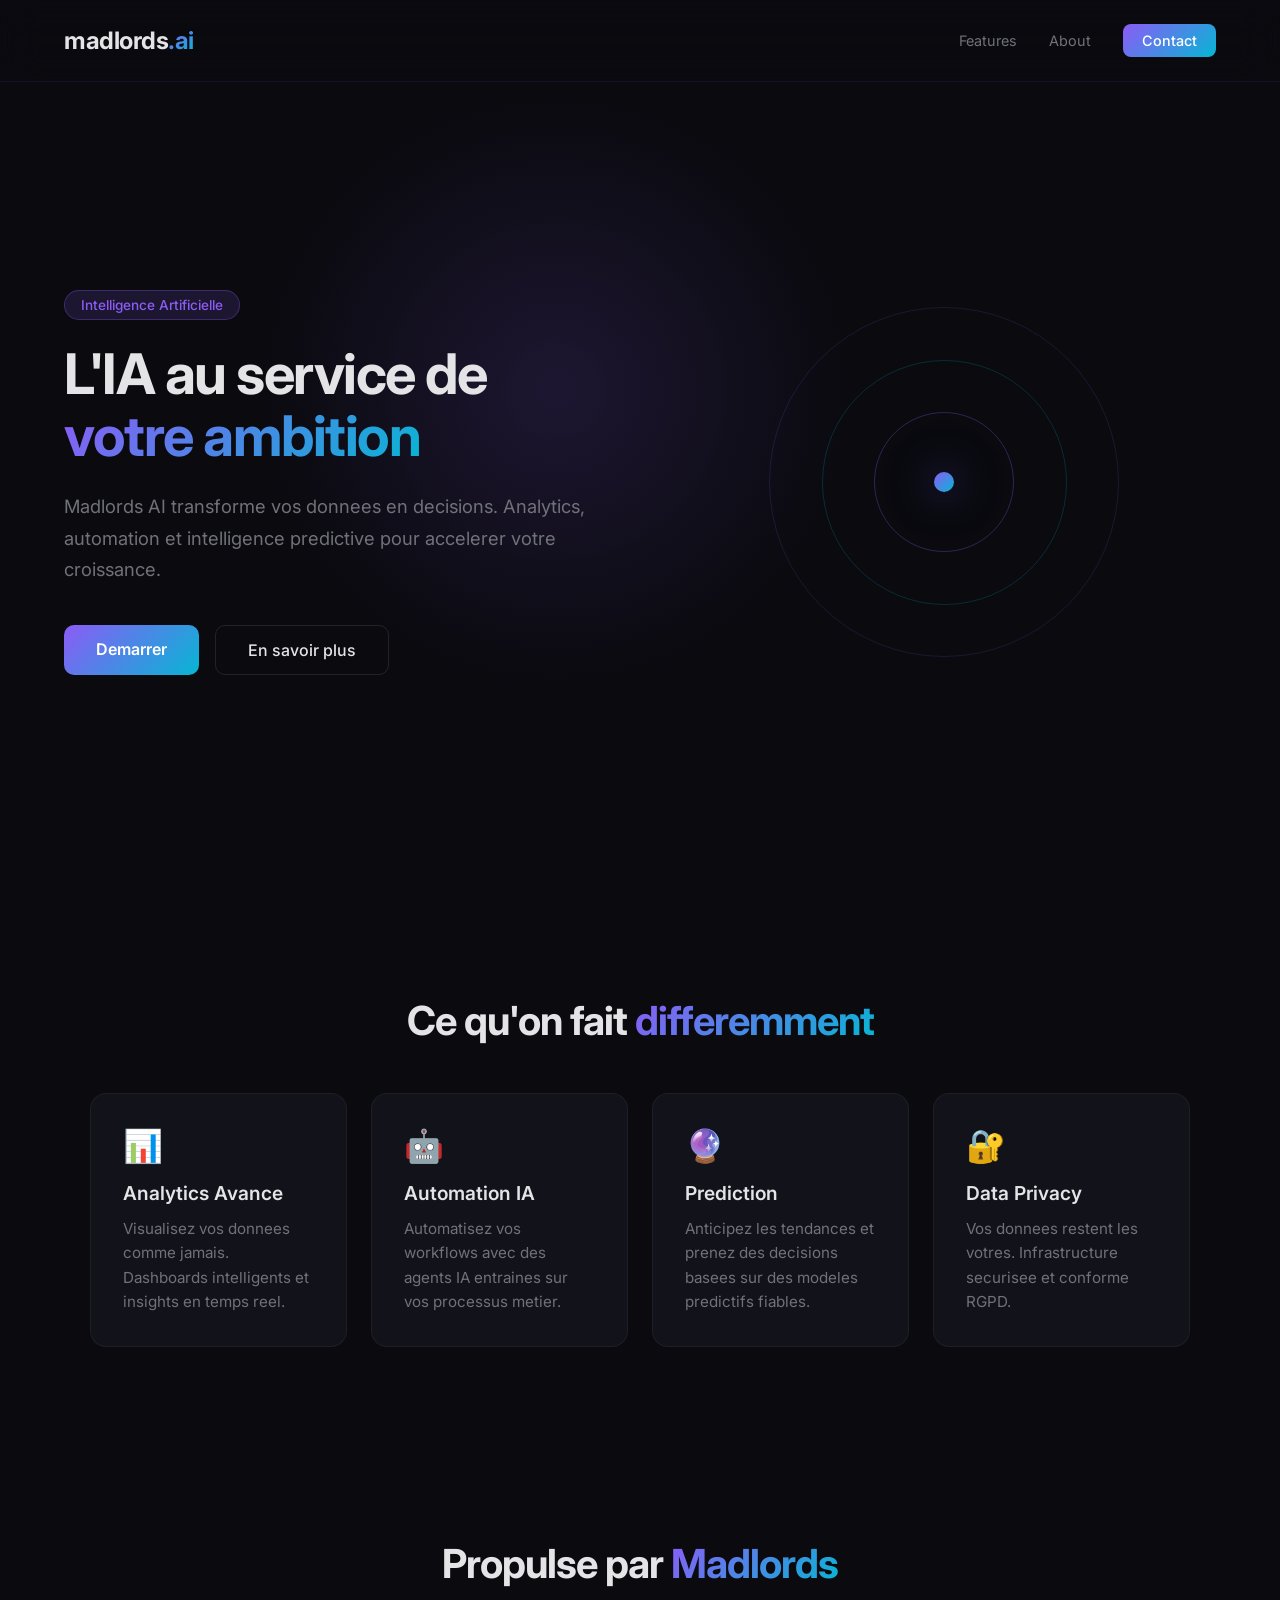
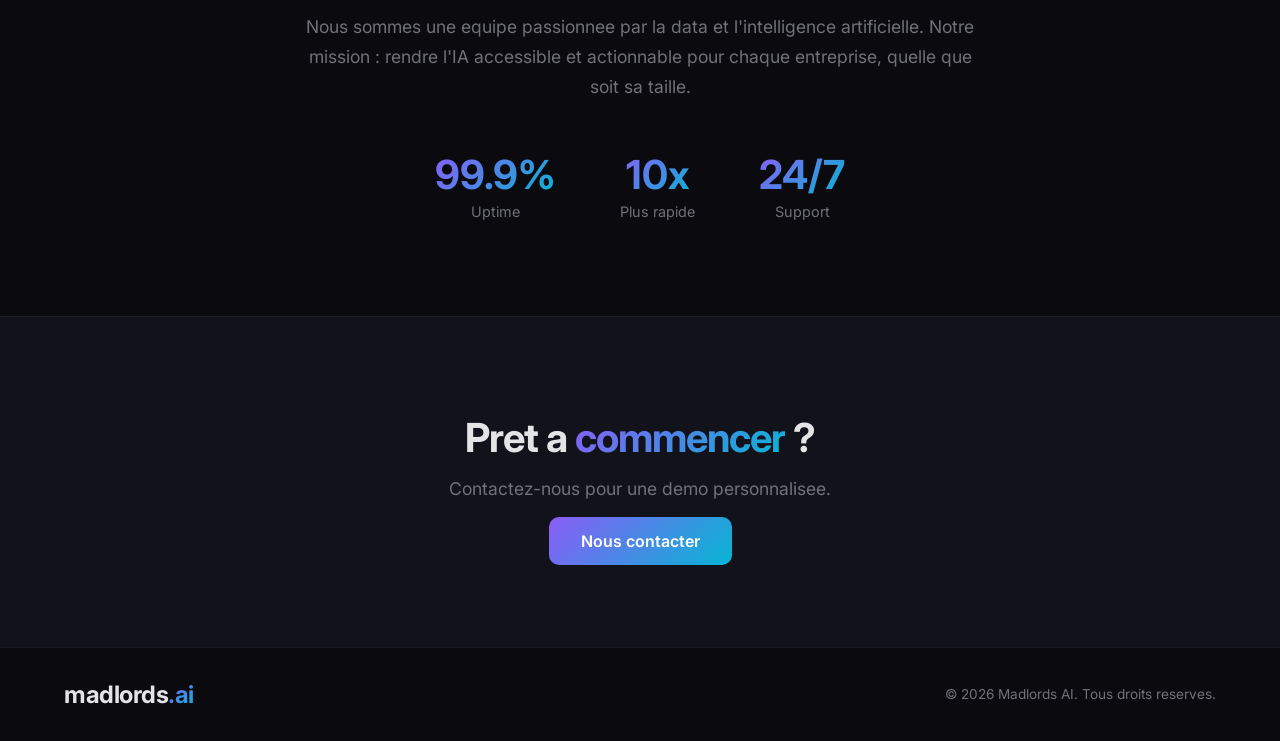
==== index.html @ 75f8f357 "feat: add AI subdomain landing page" ====
<!DOCTYPE html>
<html lang="fr">
<head>
    <meta charset="UTF-8">
    <meta name="viewport" content="width=device-width, initial-scale=1.0">
    <title>Madlords AI</title>
    <link rel="stylesheet" href="style.css">
    <link href="https://fonts.googleapis.com/css2?family=Inter:wght@300;400;500;600;700&display=swap" rel="stylesheet">
</head>
<body>
    <nav>
        <div class="logo">madlords<span class="ai-badge">.ai</span></div>
        <div class="nav-links">
            <a href="#features">Features</a>
            <a href="#about">About</a>
            <a href="#contact" class="btn-nav">Contact</a>
        </div>
    </nav>

    <section class="hero">
        <div class="hero-glow"></div>
        <div class="hero-content">
            <span class="tag">Intelligence Artificielle</span>
            <h1>L'IA au service de<br><span class="gradient-text">votre ambition</span></h1>
            <p class="subtitle">Madlords AI transforme vos donnees en decisions. Analytics, automation et intelligence predictive pour accelerer votre croissance.</p>
            <div class="cta-group">
                <a href="#contact" class="btn-primary">Demarrer</a>
                <a href="#features" class="btn-secondary">En savoir plus</a>
            </div>
        </div>
        <div class="hero-visual">
            <div class="orbit">
                <div class="orbit-ring ring-1"></div>
                <div class="orbit-ring ring-2"></div>
                <div class="orbit-ring ring-3"></div>
                <div class="orbit-core"></div>
            </div>
        </div>
    </section>

    <section id="features" class="features">
        <h2>Ce qu'on fait <span class="gradient-text">differemment</span></h2>
        <div class="features-grid">
            <div class="feature-card">
                <div class="feature-icon">📊</div>
                <h3>Analytics Avance</h3>
                <p>Visualisez vos donnees comme jamais. Dashboards intelligents et insights en temps reel.</p>
            </div>
            <div class="feature-card">
                <div class="feature-icon">🤖</div>
                <h3>Automation IA</h3>
                <p>Automatisez vos workflows avec des agents IA entraines sur vos processus metier.</p>
            </div>
            <div class="feature-card">
                <div class="feature-icon">🔮</div>
                <h3>Prediction</h3>
                <p>Anticipez les tendances et prenez des decisions basees sur des modeles predictifs fiables.</p>
            </div>
            <div class="feature-card">
                <div class="feature-icon">🔐</div>
                <h3>Data Privacy</h3>
                <p>Vos donnees restent les votres. Infrastructure securisee et conforme RGPD.</p>
            </div>
        </div>
    </section>

    <section id="about" class="about">
        <div class="about-content">
            <h2>Propulse par <span class="gradient-text">Madlords</span></h2>
            <p>Nous sommes une equipe passionnee par la data et l'intelligence artificielle. Notre mission : rendre l'IA accessible et actionnable pour chaque entreprise, quelle que soit sa taille.</p>
            <div class="stats">
                <div class="stat">
                    <span class="stat-number">99.9%</span>
                    <span class="stat-label">Uptime</span>
                </div>
                <div class="stat">
                    <span class="stat-number">10x</span>
                    <span class="stat-label">Plus rapide</span>
                </div>
                <div class="stat">
                    <span class="stat-number">24/7</span>
                    <span class="stat-label">Support</span>
                </div>
            </div>
        </div>
    </section>

    <section id="contact" class="contact">
        <h2>Pret a <span class="gradient-text">commencer</span> ?</h2>
        <p>Contactez-nous pour une demo personnalisee.</p>
        <a href="mailto:contact@madlords.ai" class="btn-primary">Nous contacter</a>
    </section>

    <footer>
        <div class="footer-content">
            <div class="logo">madlords<span class="ai-badge">.ai</span></div>
            <p>&copy; 2026 Madlords AI. Tous droits reserves.</p>
        </div>
    </footer>
</body>
</html>
---- style.css ----
* {
    margin: 0;
    padding: 0;
    box-sizing: border-box;
}

:root {
    --bg: #0a0a0f;
    --bg-card: #12121a;
    --text: #e4e4e7;
    --text-muted: #71717a;
    --accent: #8b5cf6;
    --accent-2: #06b6d4;
    --gradient: linear-gradient(135deg, #8b5cf6, #06b6d4);
}

body {
    font-family: 'Inter', sans-serif;
    background: var(--bg);
    color: var(--text);
    overflow-x: hidden;
}

/* Nav */
nav {
    display: flex;
    justify-content: space-between;
    align-items: center;
    padding: 1.5rem 5%;
    position: fixed;
    width: 100%;
    top: 0;
    z-index: 100;
    backdrop-filter: blur(20px);
    background: rgba(10, 10, 15, 0.8);
    border-bottom: 1px solid rgba(139, 92, 246, 0.1);
}

.logo {
    font-size: 1.5rem;
    font-weight: 700;
    letter-spacing: -0.5px;
}

.ai-badge {
    background: var(--gradient);
    -webkit-background-clip: text;
    -webkit-text-fill-color: transparent;
    background-clip: text;
}

.nav-links {
    display: flex;
    gap: 2rem;
    align-items: center;
}

.nav-links a {
    color: var(--text-muted);
    text-decoration: none;
    font-size: 0.9rem;
    transition: color 0.3s;
}

.nav-links a:hover {
    color: var(--text);
}

.btn-nav {
    background: var(--gradient);
    color: white !important;
    padding: 0.5rem 1.2rem;
    border-radius: 8px;
    font-weight: 500;
}

/* Hero */
.hero {
    min-height: 100vh;
    display: flex;
    align-items: center;
    justify-content: center;
    padding: 8rem 5% 4rem;
    position: relative;
    gap: 4rem;
}

.hero-glow {
    position: absolute;
    width: 600px;
    height: 600px;
    background: radial-gradient(circle, rgba(139, 92, 246, 0.15), transparent 70%);
    top: 10%;
    left: 20%;
    pointer-events: none;
}

.hero-content {
    flex: 1;
    max-width: 600px;
    z-index: 1;
}

.tag {
    display: inline-block;
    background: rgba(139, 92, 246, 0.15);
    color: var(--accent);
    padding: 0.4rem 1rem;
    border-radius: 20px;
    font-size: 0.85rem;
    font-weight: 500;
    margin-bottom: 1.5rem;
    border: 1px solid rgba(139, 92, 246, 0.3);
}

h1 {
    font-size: 3.5rem;
    font-weight: 700;
    line-height: 1.1;
    letter-spacing: -1.5px;
    margin-bottom: 1.5rem;
}

.gradient-text {
    background: var(--gradient);
    -webkit-background-clip: text;
    -webkit-text-fill-color: transparent;
    background-clip: text;
}

.subtitle {
    color: var(--text-muted);
    font-size: 1.15rem;
    line-height: 1.7;
    margin-bottom: 2.5rem;
}

.cta-group {
    display: flex;
    gap: 1rem;
}

.btn-primary {
    background: var(--gradient);
    color: white;
    padding: 0.85rem 2rem;
    border-radius: 10px;
    text-decoration: none;
    font-weight: 600;
    font-size: 1rem;
    transition: transform 0.3s, box-shadow 0.3s;
}

.btn-primary:hover {
    transform: translateY(-2px);
    box-shadow: 0 10px 40px rgba(139, 92, 246, 0.3);
}

.btn-secondary {
    color: var(--text);
    padding: 0.85rem 2rem;
    border-radius: 10px;
    text-decoration: none;
    font-weight: 500;
    border: 1px solid rgba(255, 255, 255, 0.1);
    transition: border-color 0.3s;
}

.btn-secondary:hover {
    border-color: var(--accent);
}

/* Hero Visual */
.hero-visual {
    flex: 1;
    display: flex;
    justify-content: center;
    align-items: center;
}

.orbit {
    position: relative;
    width: 350px;
    height: 350px;
}

.orbit-ring {
    position: absolute;
    border-radius: 50%;
    border: 1px solid rgba(139, 92, 246, 0.15);
    animation: spin 20s linear infinite;
}

.ring-1 {
    width: 100%;
    height: 100%;
    top: 0;
    left: 0;
}

.ring-2 {
    width: 70%;
    height: 70%;
    top: 15%;
    left: 15%;
    border-color: rgba(6, 182, 212, 0.2);
    animation-duration: 15s;
    animation-direction: reverse;
}

.ring-3 {
    width: 40%;
    height: 40%;
    top: 30%;
    left: 30%;
    border-color: rgba(139, 92, 246, 0.3);
    animation-duration: 10s;
}

.orbit-core {
    position: absolute;
    width: 20px;
    height: 20px;
    top: 50%;
    left: 50%;
    transform: translate(-50%, -50%);
    background: var(--gradient);
    border-radius: 50%;
    box-shadow: 0 0 40px rgba(139, 92, 246, 0.5), 0 0 80px rgba(6, 182, 212, 0.3);
}

@keyframes spin {
    from { transform: rotate(0deg); }
    to { transform: rotate(360deg); }
}

/* Features */
.features {
    padding: 6rem 5%;
    text-align: center;
}

.features h2 {
    font-size: 2.5rem;
    margin-bottom: 3rem;
    letter-spacing: -1px;
}

.features-grid {
    display: grid;
    grid-template-columns: repeat(auto-fit, minmax(250px, 1fr));
    gap: 1.5rem;
    max-width: 1100px;
    margin: 0 auto;
}

.feature-card {
    background: var(--bg-card);
    border: 1px solid rgba(255, 255, 255, 0.05);
    border-radius: 16px;
    padding: 2rem;
    text-align: left;
    transition: transform 0.3s, border-color 0.3s;
}

.feature-card:hover {
    transform: translateY(-4px);
    border-color: rgba(139, 92, 246, 0.3);
}

.feature-icon {
    font-size: 2rem;
    margin-bottom: 1rem;
}

.feature-card h3 {
    font-size: 1.2rem;
    margin-bottom: 0.75rem;
    font-weight: 600;
}

.feature-card p {
    color: var(--text-muted);
    font-size: 0.95rem;
    line-height: 1.6;
}

/* About */
.about {
    padding: 6rem 5%;
    max-width: 800px;
    margin: 0 auto;
    text-align: center;
}

.about h2 {
    font-size: 2.5rem;
    margin-bottom: 1.5rem;
    letter-spacing: -1px;
}

.about p {
    color: var(--text-muted);
    font-size: 1.1rem;
    line-height: 1.7;
    margin-bottom: 3rem;
}

.stats {
    display: flex;
    justify-content: center;
    gap: 4rem;
}

.stat {
    display: flex;
    flex-direction: column;
}

.stat-number {
    font-size: 2.5rem;
    font-weight: 700;
    background: var(--gradient);
    -webkit-background-clip: text;
    -webkit-text-fill-color: transparent;
    background-clip: text;
}

.stat-label {
    color: var(--text-muted);
    font-size: 0.9rem;
    margin-top: 0.25rem;
}

/* Contact */
.contact {
    padding: 6rem 5%;
    text-align: center;
    background: var(--bg-card);
    border-top: 1px solid rgba(255, 255, 255, 0.05);
}

.contact h2 {
    font-size: 2.5rem;
    margin-bottom: 1rem;
    letter-spacing: -1px;
}

.contact p {
    color: var(--text-muted);
    margin-bottom: 2rem;
    font-size: 1.1rem;
}

/* Footer */
footer {
    padding: 2rem 5%;
    border-top: 1px solid rgba(255, 255, 255, 0.05);
}

.footer-content {
    display: flex;
    justify-content: space-between;
    align-items: center;
}

footer p {
    color: var(--text-muted);
    font-size: 0.85rem;
}

/* Responsive */
@media (max-width: 768px) {
    .hero {
        flex-direction: column;
        text-align: center;
        padding-top: 6rem;
    }

    h1 {
        font-size: 2.5rem;
    }

    .cta-group {
        justify-content: center;
    }

    .orbit {
        width: 250px;
        height: 250px;
    }

    .stats {
        gap: 2rem;
    }

    .footer-content {
        flex-direction: column;
        gap: 1rem;
    }

    .nav-links {
        gap: 1rem;
    }
}
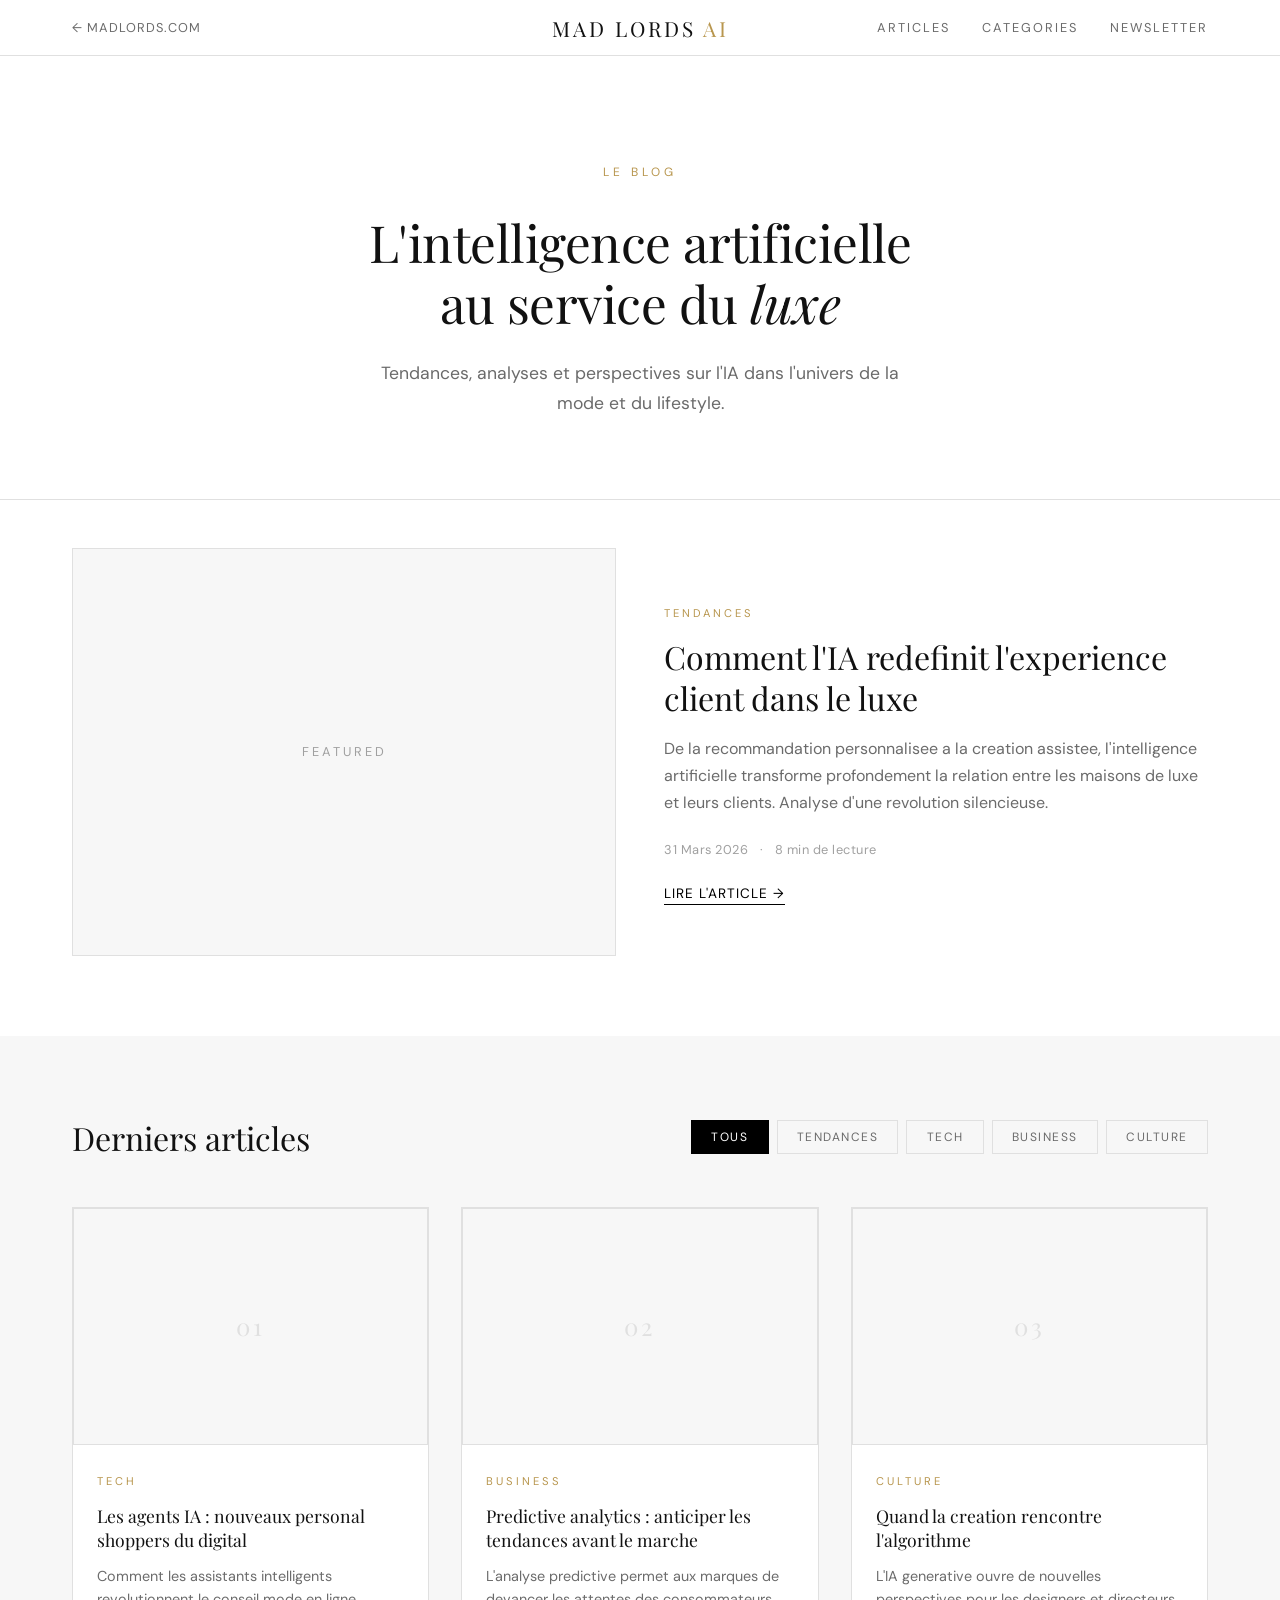
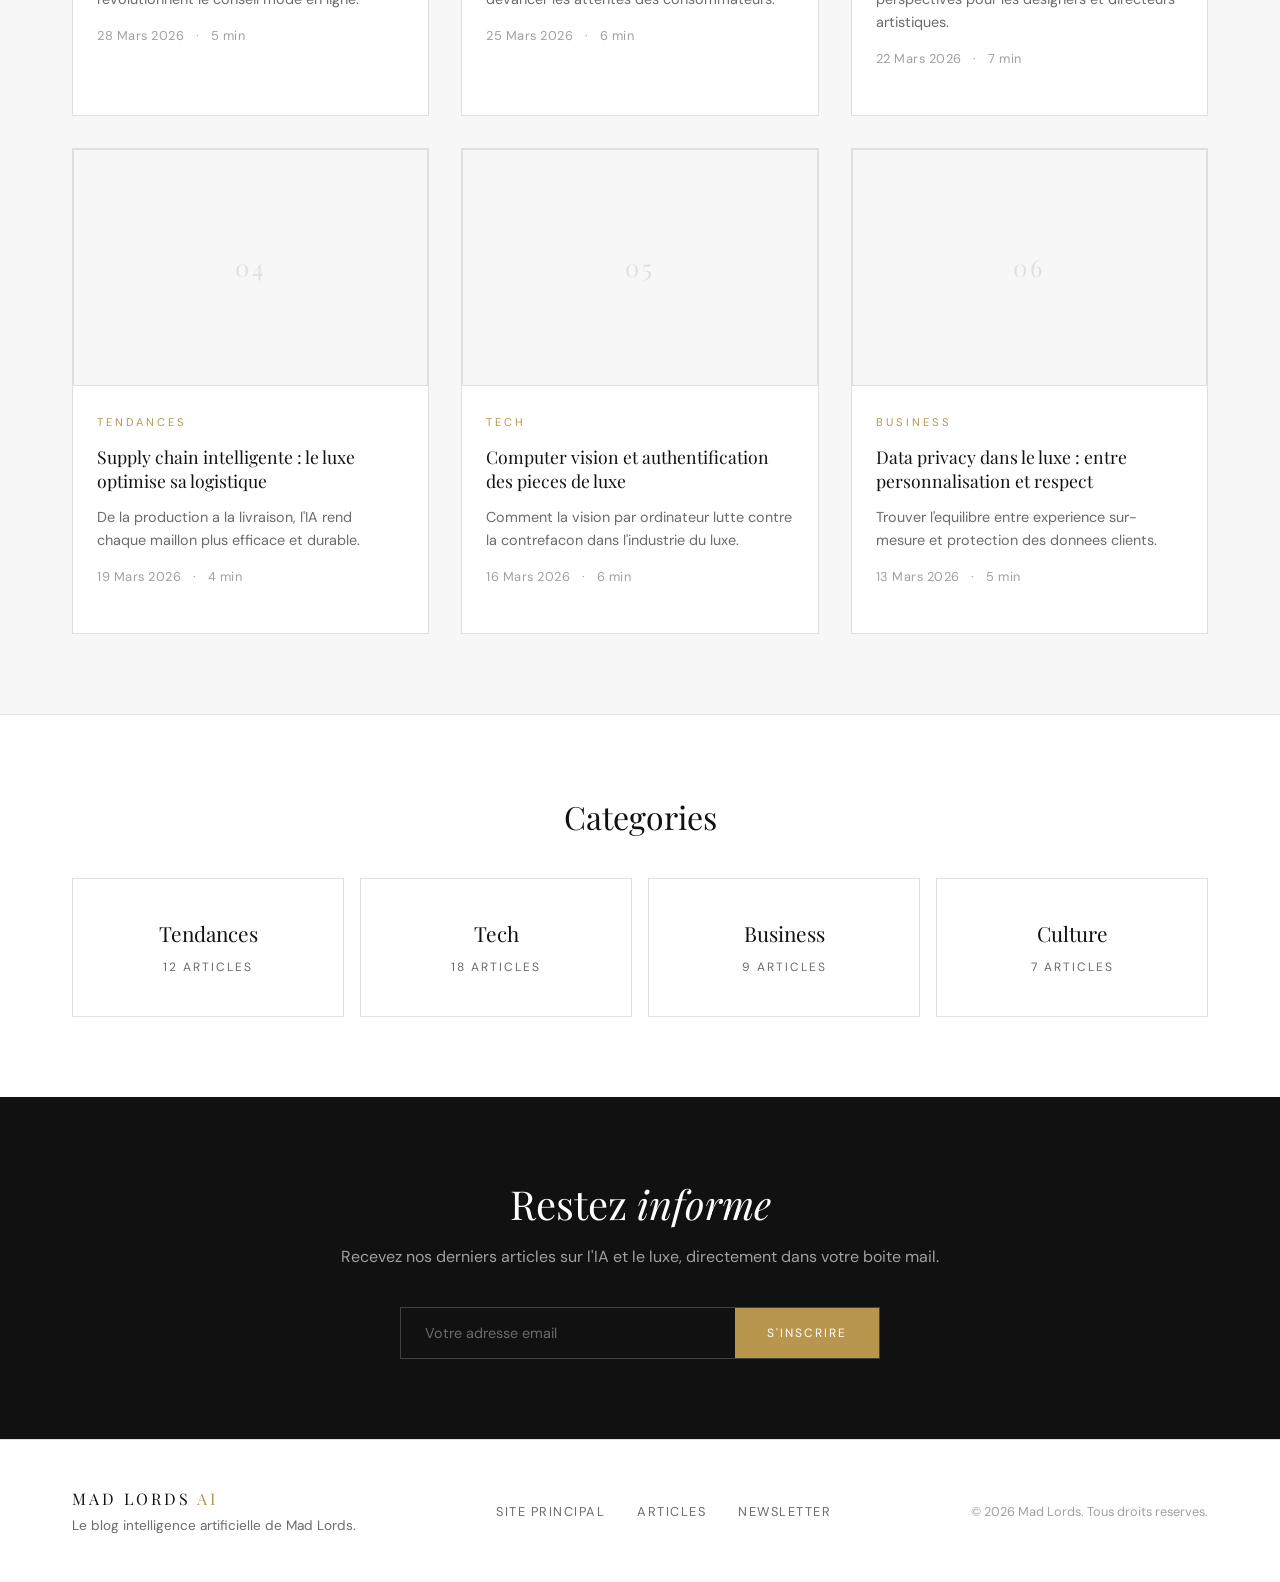
==== commit b57a118f: "redesign: AI blog inspired by madlords.com style" ====
--- a/index.html
+++ b/index.html
@@ -3,99 +3,217 @@
 <head>
     <meta charset="UTF-8">
     <meta name="viewport" content="width=device-width, initial-scale=1.0">
-    <title>Madlords AI</title>
+    <title>AI Blog — MAD LORDS</title>
     <link rel="stylesheet" href="style.css">
-    <link href="https://fonts.googleapis.com/css2?family=Inter:wght@300;400;500;600;700&display=swap" rel="stylesheet">
+    <link href="https://fonts.googleapis.com/css2?family=Playfair+Display:ital,wght@0,400;0,700;1,400&family=DM+Sans:wght@400;500;600&display=swap" rel="stylesheet">
 </head>
 <body>
+
     <nav>
-        <div class="logo">madlords<span class="ai-badge">.ai</span></div>
-        <div class="nav-links">
-            <a href="#features">Features</a>
-            <a href="#about">About</a>
-            <a href="#contact" class="btn-nav">Contact</a>
+        <div class="nav-inner">
+            <a href="https://www.madlords.com" class="back-link">&larr; madlords.com</a>
+            <div class="logo">MAD LORDS <span class="logo-ai">AI</span></div>
+            <div class="nav-links">
+                <a href="#articles">Articles</a>
+                <a href="#categories">Categories</a>
+                <a href="#newsletter">Newsletter</a>
+            </div>
         </div>
     </nav>
 
-    <section class="hero">
-        <div class="hero-glow"></div>
-        <div class="hero-content">
-            <span class="tag">Intelligence Artificielle</span>
-            <h1>L'IA au service de<br><span class="gradient-text">votre ambition</span></h1>
-            <p class="subtitle">Madlords AI transforme vos donnees en decisions. Analytics, automation et intelligence predictive pour accelerer votre croissance.</p>
-            <div class="cta-group">
-                <a href="#contact" class="btn-primary">Demarrer</a>
-                <a href="#features" class="btn-secondary">En savoir plus</a>
-            </div>
-        </div>
-        <div class="hero-visual">
-            <div class="orbit">
-                <div class="orbit-ring ring-1"></div>
-                <div class="orbit-ring ring-2"></div>
-                <div class="orbit-ring ring-3"></div>
-                <div class="orbit-core"></div>
-            </div>
-        </div>
-    </section>
-
-    <section id="features" class="features">
-        <h2>Ce qu'on fait <span class="gradient-text">differemment</span></h2>
-        <div class="features-grid">
-            <div class="feature-card">
-                <div class="feature-icon">📊</div>
-                <h3>Analytics Avance</h3>
-                <p>Visualisez vos donnees comme jamais. Dashboards intelligents et insights en temps reel.</p>
-            </div>
-            <div class="feature-card">
-                <div class="feature-icon">🤖</div>
-                <h3>Automation IA</h3>
-                <p>Automatisez vos workflows avec des agents IA entraines sur vos processus metier.</p>
-            </div>
-            <div class="feature-card">
-                <div class="feature-icon">🔮</div>
-                <h3>Prediction</h3>
-                <p>Anticipez les tendances et prenez des decisions basees sur des modeles predictifs fiables.</p>
-            </div>
-            <div class="feature-card">
-                <div class="feature-icon">🔐</div>
-                <h3>Data Privacy</h3>
-                <p>Vos donnees restent les votres. Infrastructure securisee et conforme RGPD.</p>
-            </div>
-        </div>
-    </section>
-
-    <section id="about" class="about">
-        <div class="about-content">
-            <h2>Propulse par <span class="gradient-text">Madlords</span></h2>
-            <p>Nous sommes une equipe passionnee par la data et l'intelligence artificielle. Notre mission : rendre l'IA accessible et actionnable pour chaque entreprise, quelle que soit sa taille.</p>
-            <div class="stats">
-                <div class="stat">
-                    <span class="stat-number">99.9%</span>
-                    <span class="stat-label">Uptime</span>
+    <header class="hero">
+        <span class="hero-label">Le Blog</span>
+        <h1>L'intelligence artificielle<br>au service du <em>luxe</em></h1>
+        <p class="hero-subtitle">Tendances, analyses et perspectives sur l'IA dans l'univers de la mode et du lifestyle.</p>
+    </header>
+
+    <section class="featured">
+        <div class="container">
+            <article class="featured-post">
+                <div class="featured-img">
+                    <div class="img-placeholder">
+                        <span>Featured</span>
+                    </div>
                 </div>
-                <div class="stat">
-                    <span class="stat-number">10x</span>
-                    <span class="stat-label">Plus rapide</span>
+                <div class="featured-content">
+                    <span class="post-category">Tendances</span>
+                    <h2>Comment l'IA redefinit l'experience client dans le luxe</h2>
+                    <p>De la recommandation personnalisee a la creation assistee, l'intelligence artificielle transforme profondement la relation entre les maisons de luxe et leurs clients. Analyse d'une revolution silencieuse.</p>
+                    <div class="post-meta">
+                        <span>31 Mars 2026</span>
+                        <span class="meta-sep">&middot;</span>
+                        <span>8 min de lecture</span>
+                    </div>
+                    <a href="#" class="read-more">Lire l'article &rarr;</a>
                 </div>
-                <div class="stat">
-                    <span class="stat-number">24/7</span>
-                    <span class="stat-label">Support</span>
+            </article>
+        </div>
+    </section>
+
+    <section id="articles" class="articles">
+        <div class="container">
+            <div class="section-header">
+                <h2>Derniers articles</h2>
+                <div class="filter-tags">
+                    <button class="filter-tag active">Tous</button>
+                    <button class="filter-tag">Tendances</button>
+                    <button class="filter-tag">Tech</button>
+                    <button class="filter-tag">Business</button>
+                    <button class="filter-tag">Culture</button>
                 </div>
             </div>
-        </div>
-    </section>
-
-    <section id="contact" class="contact">
-        <h2>Pret a <span class="gradient-text">commencer</span> ?</h2>
-        <p>Contactez-nous pour une demo personnalisee.</p>
-        <a href="mailto:contact@madlords.ai" class="btn-primary">Nous contacter</a>
+
+            <div class="posts-grid">
+                <article class="post-card">
+                    <div class="post-card-img">
+                        <div class="img-placeholder small"><span>01</span></div>
+                    </div>
+                    <div class="post-card-body">
+                        <span class="post-category">Tech</span>
+                        <h3>Les agents IA : nouveaux personal shoppers du digital</h3>
+                        <p>Comment les assistants intelligents revolutionnent le conseil mode en ligne.</p>
+                        <div class="post-meta">
+                            <span>28 Mars 2026</span>
+                            <span class="meta-sep">&middot;</span>
+                            <span>5 min</span>
+                        </div>
+                    </div>
+                </article>
+
+                <article class="post-card">
+                    <div class="post-card-img">
+                        <div class="img-placeholder small"><span>02</span></div>
+                    </div>
+                    <div class="post-card-body">
+                        <span class="post-category">Business</span>
+                        <h3>Predictive analytics : anticiper les tendances avant le marche</h3>
+                        <p>L'analyse predictive permet aux marques de devancer les attentes des consommateurs.</p>
+                        <div class="post-meta">
+                            <span>25 Mars 2026</span>
+                            <span class="meta-sep">&middot;</span>
+                            <span>6 min</span>
+                        </div>
+                    </div>
+                </article>
+
+                <article class="post-card">
+                    <div class="post-card-img">
+                        <div class="img-placeholder small"><span>03</span></div>
+                    </div>
+                    <div class="post-card-body">
+                        <span class="post-category">Culture</span>
+                        <h3>Quand la creation rencontre l'algorithme</h3>
+                        <p>L'IA generative ouvre de nouvelles perspectives pour les designers et directeurs artistiques.</p>
+                        <div class="post-meta">
+                            <span>22 Mars 2026</span>
+                            <span class="meta-sep">&middot;</span>
+                            <span>7 min</span>
+                        </div>
+                    </div>
+                </article>
+
+                <article class="post-card">
+                    <div class="post-card-img">
+                        <div class="img-placeholder small"><span>04</span></div>
+                    </div>
+                    <div class="post-card-body">
+                        <span class="post-category">Tendances</span>
+                        <h3>Supply chain intelligente : le luxe optimise sa logistique</h3>
+                        <p>De la production a la livraison, l'IA rend chaque maillon plus efficace et durable.</p>
+                        <div class="post-meta">
+                            <span>19 Mars 2026</span>
+                            <span class="meta-sep">&middot;</span>
+                            <span>4 min</span>
+                        </div>
+                    </div>
+                </article>
+
+                <article class="post-card">
+                    <div class="post-card-img">
+                        <div class="img-placeholder small"><span>05</span></div>
+                    </div>
+                    <div class="post-card-body">
+                        <span class="post-category">Tech</span>
+                        <h3>Computer vision et authentification des pieces de luxe</h3>
+                        <p>Comment la vision par ordinateur lutte contre la contrefacon dans l'industrie du luxe.</p>
+                        <div class="post-meta">
+                            <span>16 Mars 2026</span>
+                            <span class="meta-sep">&middot;</span>
+                            <span>6 min</span>
+                        </div>
+                    </div>
+                </article>
+
+                <article class="post-card">
+                    <div class="post-card-img">
+                        <div class="img-placeholder small"><span>06</span></div>
+                    </div>
+                    <div class="post-card-body">
+                        <span class="post-category">Business</span>
+                        <h3>Data privacy dans le luxe : entre personnalisation et respect</h3>
+                        <p>Trouver l'equilibre entre experience sur-mesure et protection des donnees clients.</p>
+                        <div class="post-meta">
+                            <span>13 Mars 2026</span>
+                            <span class="meta-sep">&middot;</span>
+                            <span>5 min</span>
+                        </div>
+                    </div>
+                </article>
+            </div>
+        </div>
+    </section>
+
+    <section id="categories" class="categories">
+        <div class="container">
+            <h2>Categories</h2>
+            <div class="categories-grid">
+                <a href="#" class="category-card">
+                    <span class="category-name">Tendances</span>
+                    <span class="category-count">12 articles</span>
+                </a>
+                <a href="#" class="category-card">
+                    <span class="category-name">Tech</span>
+                    <span class="category-count">18 articles</span>
+                </a>
+                <a href="#" class="category-card">
+                    <span class="category-name">Business</span>
+                    <span class="category-count">9 articles</span>
+                </a>
+                <a href="#" class="category-card">
+                    <span class="category-name">Culture</span>
+                    <span class="category-count">7 articles</span>
+                </a>
+            </div>
+        </div>
+    </section>
+
+    <section id="newsletter" class="newsletter">
+        <div class="container">
+            <h2>Restez <em>informe</em></h2>
+            <p>Recevez nos derniers articles sur l'IA et le luxe, directement dans votre boite mail.</p>
+            <form class="newsletter-form" onsubmit="return false;">
+                <input type="email" placeholder="Votre adresse email" required>
+                <button type="submit">S'inscrire</button>
+            </form>
+        </div>
     </section>
 
     <footer>
-        <div class="footer-content">
-            <div class="logo">madlords<span class="ai-badge">.ai</span></div>
-            <p>&copy; 2026 Madlords AI. Tous droits reserves.</p>
+        <div class="container footer-content">
+            <div class="footer-left">
+                <div class="logo">MAD LORDS <span class="logo-ai">AI</span></div>
+                <p>Le blog intelligence artificielle de Mad Lords.</p>
+            </div>
+            <div class="footer-links">
+                <a href="https://www.madlords.com">Site principal</a>
+                <a href="#articles">Articles</a>
+                <a href="#newsletter">Newsletter</a>
+            </div>
+            <div class="footer-copy">
+                <p>&copy; 2026 Mad Lords. Tous droits reserves.</p>
+            </div>
         </div>
     </footer>
+
 </body>
 </html>
--- a/style.css
+++ b/style.css
@@ -5,357 +5,416 @@
 }
 
 :root {
-    --bg: #0a0a0f;
-    --bg-card: #12121a;
-    --text: #e4e4e7;
-    --text-muted: #71717a;
-    --accent: #8b5cf6;
-    --accent-2: #06b6d4;
-    --gradient: linear-gradient(135deg, #8b5cf6, #06b6d4);
+    --black: #000000;
+    --dark: #111111;
+    --gray-dark: #232323;
+    --gray: #6b6b6b;
+    --gray-light: #a0a0a0;
+    --border: #e0e0e0;
+    --bg: #ffffff;
+    --bg-soft: #f7f7f7;
+    --gold: #b8964e;
+    --gold-light: #d4b572;
 }
 
 body {
-    font-family: 'Inter', sans-serif;
+    font-family: 'DM Sans', sans-serif;
     background: var(--bg);
-    color: var(--text);
-    overflow-x: hidden;
+    color: var(--dark);
+    -webkit-font-smoothing: antialiased;
+}
+
+h1, h2, h3, .logo {
+    font-family: 'Playfair Display', serif;
+}
+
+em {
+    font-family: 'Playfair Display', serif;
+    font-style: italic;
+}
+
+.container {
+    max-width: 1200px;
+    margin: 0 auto;
+    padding: 0 2rem;
 }
 
 /* Nav */
 nav {
+    position: fixed;
+    top: 0;
+    width: 100%;
+    z-index: 100;
+    background: rgba(255, 255, 255, 0.95);
+    backdrop-filter: blur(20px);
+    border-bottom: 1px solid var(--border);
+}
+
+.nav-inner {
+    max-width: 1200px;
+    margin: 0 auto;
+    padding: 1.2rem 2rem;
     display: flex;
     justify-content: space-between;
     align-items: center;
-    padding: 1.5rem 5%;
-    position: fixed;
-    width: 100%;
-    top: 0;
-    z-index: 100;
-    backdrop-filter: blur(20px);
-    background: rgba(10, 10, 15, 0.8);
-    border-bottom: 1px solid rgba(139, 92, 246, 0.1);
+}
+
+.back-link {
+    color: var(--gray);
+    text-decoration: none;
+    font-size: 0.8rem;
+    letter-spacing: 1px;
+    text-transform: uppercase;
+    transition: color 0.3s;
+}
+
+.back-link:hover {
+    color: var(--black);
 }
 
 .logo {
-    font-size: 1.5rem;
-    font-weight: 700;
-    letter-spacing: -0.5px;
-}
-
-.ai-badge {
-    background: var(--gradient);
-    -webkit-background-clip: text;
-    -webkit-text-fill-color: transparent;
-    background-clip: text;
+    font-size: 1.3rem;
+    font-weight: 400;
+    letter-spacing: 3px;
+    text-transform: uppercase;
+    position: absolute;
+    left: 50%;
+    transform: translateX(-50%);
+}
+
+.logo-ai {
+    color: var(--gold);
 }
 
 .nav-links {
     display: flex;
     gap: 2rem;
-    align-items: center;
 }
 
 .nav-links a {
-    color: var(--text-muted);
+    color: var(--gray);
     text-decoration: none;
-    font-size: 0.9rem;
+    font-size: 0.8rem;
+    letter-spacing: 2px;
+    text-transform: uppercase;
     transition: color 0.3s;
 }
 
 .nav-links a:hover {
-    color: var(--text);
-}
-
-.btn-nav {
-    background: var(--gradient);
-    color: white !important;
-    padding: 0.5rem 1.2rem;
-    border-radius: 8px;
-    font-weight: 500;
+    color: var(--black);
 }
 
 /* Hero */
 .hero {
-    min-height: 100vh;
+    padding: 10rem 2rem 5rem;
+    text-align: center;
+    max-width: 800px;
+    margin: 0 auto;
+}
+
+.hero-label {
+    display: inline-block;
+    font-size: 0.75rem;
+    letter-spacing: 4px;
+    text-transform: uppercase;
+    color: var(--gold);
+    margin-bottom: 2rem;
+    font-family: 'DM Sans', sans-serif;
+}
+
+.hero h1 {
+    font-size: 3.2rem;
+    font-weight: 400;
+    line-height: 1.2;
+    margin-bottom: 1.5rem;
+    letter-spacing: -0.5px;
+}
+
+.hero-subtitle {
+    color: var(--gray);
+    font-size: 1.1rem;
+    line-height: 1.7;
+    max-width: 550px;
+    margin: 0 auto;
+}
+
+/* Featured Post */
+.featured {
+    padding: 3rem 0 5rem;
+    border-top: 1px solid var(--border);
+}
+
+.featured-post {
+    display: grid;
+    grid-template-columns: 1fr 1fr;
+    gap: 3rem;
+    align-items: center;
+}
+
+.img-placeholder {
+    background: var(--bg-soft);
+    border: 1px solid var(--border);
+    aspect-ratio: 4/3;
     display: flex;
     align-items: center;
     justify-content: center;
-    padding: 8rem 5% 4rem;
-    position: relative;
-    gap: 4rem;
-}
-
-.hero-glow {
-    position: absolute;
-    width: 600px;
-    height: 600px;
-    background: radial-gradient(circle, rgba(139, 92, 246, 0.15), transparent 70%);
-    top: 10%;
-    left: 20%;
-    pointer-events: none;
-}
-
-.hero-content {
+    font-size: 0.8rem;
+    letter-spacing: 3px;
+    text-transform: uppercase;
+    color: var(--gray-light);
+}
+
+.img-placeholder.small {
+    aspect-ratio: 3/2;
+    font-size: 1.5rem;
+    font-family: 'Playfair Display', serif;
+    color: var(--border);
+}
+
+.post-category {
+    display: inline-block;
+    font-size: 0.7rem;
+    letter-spacing: 3px;
+    text-transform: uppercase;
+    color: var(--gold);
+    margin-bottom: 1rem;
+    font-family: 'DM Sans', sans-serif;
+}
+
+.featured-content h2 {
+    font-size: 2rem;
+    font-weight: 400;
+    line-height: 1.3;
+    margin-bottom: 1rem;
+}
+
+.featured-content p {
+    color: var(--gray);
+    line-height: 1.7;
+    margin-bottom: 1.5rem;
+}
+
+.post-meta {
+    color: var(--gray-light);
+    font-size: 0.8rem;
+    letter-spacing: 0.5px;
+    margin-bottom: 1.5rem;
+}
+
+.meta-sep {
+    margin: 0 0.5rem;
+}
+
+.read-more {
+    color: var(--black);
+    text-decoration: none;
+    font-size: 0.85rem;
+    letter-spacing: 1px;
+    text-transform: uppercase;
+    border-bottom: 1px solid var(--black);
+    padding-bottom: 2px;
+    transition: border-color 0.3s, color 0.3s;
+}
+
+.read-more:hover {
+    color: var(--gold);
+    border-color: var(--gold);
+}
+
+/* Articles Grid */
+.articles {
+    padding: 5rem 0;
+    background: var(--bg-soft);
+}
+
+.section-header {
+    display: flex;
+    justify-content: space-between;
+    align-items: center;
+    margin-bottom: 3rem;
+}
+
+.section-header h2 {
+    font-size: 2rem;
+    font-weight: 400;
+}
+
+.filter-tags {
+    display: flex;
+    gap: 0.5rem;
+}
+
+.filter-tag {
+    background: none;
+    border: 1px solid var(--border);
+    padding: 0.5rem 1.2rem;
+    font-family: 'DM Sans', sans-serif;
+    font-size: 0.75rem;
+    letter-spacing: 1.5px;
+    text-transform: uppercase;
+    cursor: pointer;
+    transition: all 0.3s;
+    color: var(--gray);
+}
+
+.filter-tag:hover,
+.filter-tag.active {
+    background: var(--black);
+    color: var(--bg);
+    border-color: var(--black);
+}
+
+.posts-grid {
+    display: grid;
+    grid-template-columns: repeat(3, 1fr);
+    gap: 2rem;
+}
+
+.post-card {
+    background: var(--bg);
+    border: 1px solid var(--border);
+    transition: transform 0.3s;
+    cursor: pointer;
+}
+
+.post-card:hover {
+    transform: translateY(-4px);
+}
+
+.post-card-body {
+    padding: 1.5rem;
+}
+
+.post-card-body h3 {
+    font-size: 1.1rem;
+    font-weight: 400;
+    line-height: 1.4;
+    margin-bottom: 0.75rem;
+}
+
+.post-card-body p {
+    color: var(--gray);
+    font-size: 0.9rem;
+    line-height: 1.6;
+    margin-bottom: 1rem;
+}
+
+/* Categories */
+.categories {
+    padding: 5rem 0;
+    border-top: 1px solid var(--border);
+}
+
+.categories h2 {
+    font-size: 2rem;
+    font-weight: 400;
+    margin-bottom: 2.5rem;
+    text-align: center;
+}
+
+.categories-grid {
+    display: grid;
+    grid-template-columns: repeat(4, 1fr);
+    gap: 1rem;
+}
+
+.category-card {
+    border: 1px solid var(--border);
+    padding: 2.5rem 2rem;
+    text-decoration: none;
+    color: var(--dark);
+    text-align: center;
+    transition: all 0.3s;
+}
+
+.category-card:hover {
+    background: var(--black);
+    color: var(--bg);
+    border-color: var(--black);
+}
+
+.category-card:hover .category-count {
+    color: var(--gray-light);
+}
+
+.category-name {
+    display: block;
+    font-family: 'Playfair Display', serif;
+    font-size: 1.3rem;
+    margin-bottom: 0.5rem;
+}
+
+.category-count {
+    font-size: 0.75rem;
+    letter-spacing: 2px;
+    text-transform: uppercase;
+    color: var(--gray);
+    transition: color 0.3s;
+}
+
+/* Newsletter */
+.newsletter {
+    padding: 5rem 0;
+    background: var(--dark);
+    color: var(--bg);
+    text-align: center;
+}
+
+.newsletter h2 {
+    font-size: 2.5rem;
+    font-weight: 400;
+    margin-bottom: 1rem;
+}
+
+.newsletter p {
+    color: var(--gray-light);
+    margin-bottom: 2.5rem;
+    font-size: 1rem;
+}
+
+.newsletter-form {
+    display: flex;
+    max-width: 480px;
+    margin: 0 auto;
+    border: 1px solid rgba(255, 255, 255, 0.2);
+}
+
+.newsletter-form input {
     flex: 1;
-    max-width: 600px;
-    z-index: 1;
-}
-
-.tag {
-    display: inline-block;
-    background: rgba(139, 92, 246, 0.15);
-    color: var(--accent);
-    padding: 0.4rem 1rem;
-    border-radius: 20px;
-    font-size: 0.85rem;
-    font-weight: 500;
-    margin-bottom: 1.5rem;
-    border: 1px solid rgba(139, 92, 246, 0.3);
-}
-
-h1 {
-    font-size: 3.5rem;
-    font-weight: 700;
-    line-height: 1.1;
-    letter-spacing: -1.5px;
-    margin-bottom: 1.5rem;
-}
-
-.gradient-text {
-    background: var(--gradient);
-    -webkit-background-clip: text;
-    -webkit-text-fill-color: transparent;
-    background-clip: text;
-}
-
-.subtitle {
-    color: var(--text-muted);
-    font-size: 1.15rem;
-    line-height: 1.7;
-    margin-bottom: 2.5rem;
-}
-
-.cta-group {
-    display: flex;
-    gap: 1rem;
-}
-
-.btn-primary {
-    background: var(--gradient);
-    color: white;
-    padding: 0.85rem 2rem;
-    border-radius: 10px;
-    text-decoration: none;
-    font-weight: 600;
-    font-size: 1rem;
-    transition: transform 0.3s, box-shadow 0.3s;
-}
-
-.btn-primary:hover {
-    transform: translateY(-2px);
-    box-shadow: 0 10px 40px rgba(139, 92, 246, 0.3);
-}
-
-.btn-secondary {
-    color: var(--text);
-    padding: 0.85rem 2rem;
-    border-radius: 10px;
-    text-decoration: none;
-    font-weight: 500;
-    border: 1px solid rgba(255, 255, 255, 0.1);
-    transition: border-color 0.3s;
-}
-
-.btn-secondary:hover {
-    border-color: var(--accent);
-}
-
-/* Hero Visual */
-.hero-visual {
-    flex: 1;
-    display: flex;
-    justify-content: center;
-    align-items: center;
-}
-
-.orbit {
-    position: relative;
-    width: 350px;
-    height: 350px;
-}
-
-.orbit-ring {
-    position: absolute;
-    border-radius: 50%;
-    border: 1px solid rgba(139, 92, 246, 0.15);
-    animation: spin 20s linear infinite;
-}
-
-.ring-1 {
-    width: 100%;
-    height: 100%;
-    top: 0;
-    left: 0;
-}
-
-.ring-2 {
-    width: 70%;
-    height: 70%;
-    top: 15%;
-    left: 15%;
-    border-color: rgba(6, 182, 212, 0.2);
-    animation-duration: 15s;
-    animation-direction: reverse;
-}
-
-.ring-3 {
-    width: 40%;
-    height: 40%;
-    top: 30%;
-    left: 30%;
-    border-color: rgba(139, 92, 246, 0.3);
-    animation-duration: 10s;
-}
-
-.orbit-core {
-    position: absolute;
-    width: 20px;
-    height: 20px;
-    top: 50%;
-    left: 50%;
-    transform: translate(-50%, -50%);
-    background: var(--gradient);
-    border-radius: 50%;
-    box-shadow: 0 0 40px rgba(139, 92, 246, 0.5), 0 0 80px rgba(6, 182, 212, 0.3);
-}
-
-@keyframes spin {
-    from { transform: rotate(0deg); }
-    to { transform: rotate(360deg); }
-}
-
-/* Features */
-.features {
-    padding: 6rem 5%;
-    text-align: center;
-}
-
-.features h2 {
-    font-size: 2.5rem;
-    margin-bottom: 3rem;
-    letter-spacing: -1px;
-}
-
-.features-grid {
-    display: grid;
-    grid-template-columns: repeat(auto-fit, minmax(250px, 1fr));
-    gap: 1.5rem;
-    max-width: 1100px;
-    margin: 0 auto;
-}
-
-.feature-card {
-    background: var(--bg-card);
-    border: 1px solid rgba(255, 255, 255, 0.05);
-    border-radius: 16px;
-    padding: 2rem;
-    text-align: left;
-    transition: transform 0.3s, border-color 0.3s;
-}
-
-.feature-card:hover {
-    transform: translateY(-4px);
-    border-color: rgba(139, 92, 246, 0.3);
-}
-
-.feature-icon {
-    font-size: 2rem;
-    margin-bottom: 1rem;
-}
-
-.feature-card h3 {
-    font-size: 1.2rem;
-    margin-bottom: 0.75rem;
-    font-weight: 600;
-}
-
-.feature-card p {
-    color: var(--text-muted);
-    font-size: 0.95rem;
-    line-height: 1.6;
-}
-
-/* About */
-.about {
-    padding: 6rem 5%;
-    max-width: 800px;
-    margin: 0 auto;
-    text-align: center;
-}
-
-.about h2 {
-    font-size: 2.5rem;
-    margin-bottom: 1.5rem;
-    letter-spacing: -1px;
-}
-
-.about p {
-    color: var(--text-muted);
-    font-size: 1.1rem;
-    line-height: 1.7;
-    margin-bottom: 3rem;
-}
-
-.stats {
-    display: flex;
-    justify-content: center;
-    gap: 4rem;
-}
-
-.stat {
-    display: flex;
-    flex-direction: column;
-}
-
-.stat-number {
-    font-size: 2.5rem;
-    font-weight: 700;
-    background: var(--gradient);
-    -webkit-background-clip: text;
-    -webkit-text-fill-color: transparent;
-    background-clip: text;
-}
-
-.stat-label {
-    color: var(--text-muted);
+    padding: 1rem 1.5rem;
+    border: none;
+    background: transparent;
+    color: var(--bg);
+    font-family: 'DM Sans', sans-serif;
     font-size: 0.9rem;
-    margin-top: 0.25rem;
-}
-
-/* Contact */
-.contact {
-    padding: 6rem 5%;
-    text-align: center;
-    background: var(--bg-card);
-    border-top: 1px solid rgba(255, 255, 255, 0.05);
-}
-
-.contact h2 {
-    font-size: 2.5rem;
-    margin-bottom: 1rem;
-    letter-spacing: -1px;
-}
-
-.contact p {
-    color: var(--text-muted);
-    margin-bottom: 2rem;
-    font-size: 1.1rem;
+    outline: none;
+}
+
+.newsletter-form input::placeholder {
+    color: var(--gray);
+}
+
+.newsletter-form button {
+    padding: 1rem 2rem;
+    background: var(--gold);
+    color: var(--bg);
+    border: none;
+    font-family: 'DM Sans', sans-serif;
+    font-size: 0.75rem;
+    letter-spacing: 2px;
+    text-transform: uppercase;
+    cursor: pointer;
+    transition: background 0.3s;
+}
+
+.newsletter-form button:hover {
+    background: var(--gold-light);
 }
 
 /* Footer */
 footer {
-    padding: 2rem 5%;
-    border-top: 1px solid rgba(255, 255, 255, 0.05);
+    padding: 3rem 0;
+    border-top: 1px solid var(--border);
 }
 
 .footer-content {
@@ -364,42 +423,104 @@
     align-items: center;
 }
 
-footer p {
-    color: var(--text-muted);
+.footer-left p {
+    color: var(--gray);
     font-size: 0.85rem;
+    margin-top: 0.5rem;
+}
+
+.footer-left .logo {
+    position: static;
+    transform: none;
+    font-size: 1rem;
+}
+
+.footer-links {
+    display: flex;
+    gap: 2rem;
+}
+
+.footer-links a {
+    color: var(--gray);
+    text-decoration: none;
+    font-size: 0.8rem;
+    letter-spacing: 1.5px;
+    text-transform: uppercase;
+    transition: color 0.3s;
+}
+
+.footer-links a:hover {
+    color: var(--black);
+}
+
+.footer-copy p {
+    color: var(--gray-light);
+    font-size: 0.8rem;
 }
 
 /* Responsive */
+@media (max-width: 968px) {
+    .featured-post {
+        grid-template-columns: 1fr;
+    }
+
+    .posts-grid {
+        grid-template-columns: repeat(2, 1fr);
+    }
+
+    .categories-grid {
+        grid-template-columns: repeat(2, 1fr);
+    }
+}
+
 @media (max-width: 768px) {
-    .hero {
+    .hero h1 {
+        font-size: 2.2rem;
+    }
+
+    .nav-inner {
         flex-direction: column;
-        text-align: center;
-        padding-top: 6rem;
-    }
-
-    h1 {
-        font-size: 2.5rem;
-    }
-
-    .cta-group {
-        justify-content: center;
-    }
-
-    .orbit {
-        width: 250px;
-        height: 250px;
-    }
-
-    .stats {
-        gap: 2rem;
+        gap: 0.75rem;
+    }
+
+    .logo {
+        position: static;
+        transform: none;
+    }
+
+    .back-link {
+        display: none;
+    }
+
+    .section-header {
+        flex-direction: column;
+        gap: 1rem;
+        align-items: flex-start;
+    }
+
+    .filter-tags {
+        flex-wrap: wrap;
+    }
+
+    .posts-grid {
+        grid-template-columns: 1fr;
+    }
+
+    .categories-grid {
+        grid-template-columns: 1fr 1fr;
     }
 
     .footer-content {
         flex-direction: column;
-        gap: 1rem;
-    }
-
-    .nav-links {
-        gap: 1rem;
-    }
-}
+        gap: 1.5rem;
+        text-align: center;
+    }
+
+    .footer-left .logo {
+        font-size: 1rem;
+    }
+
+    .newsletter-form {
+        flex-direction: column;
+    }
+}
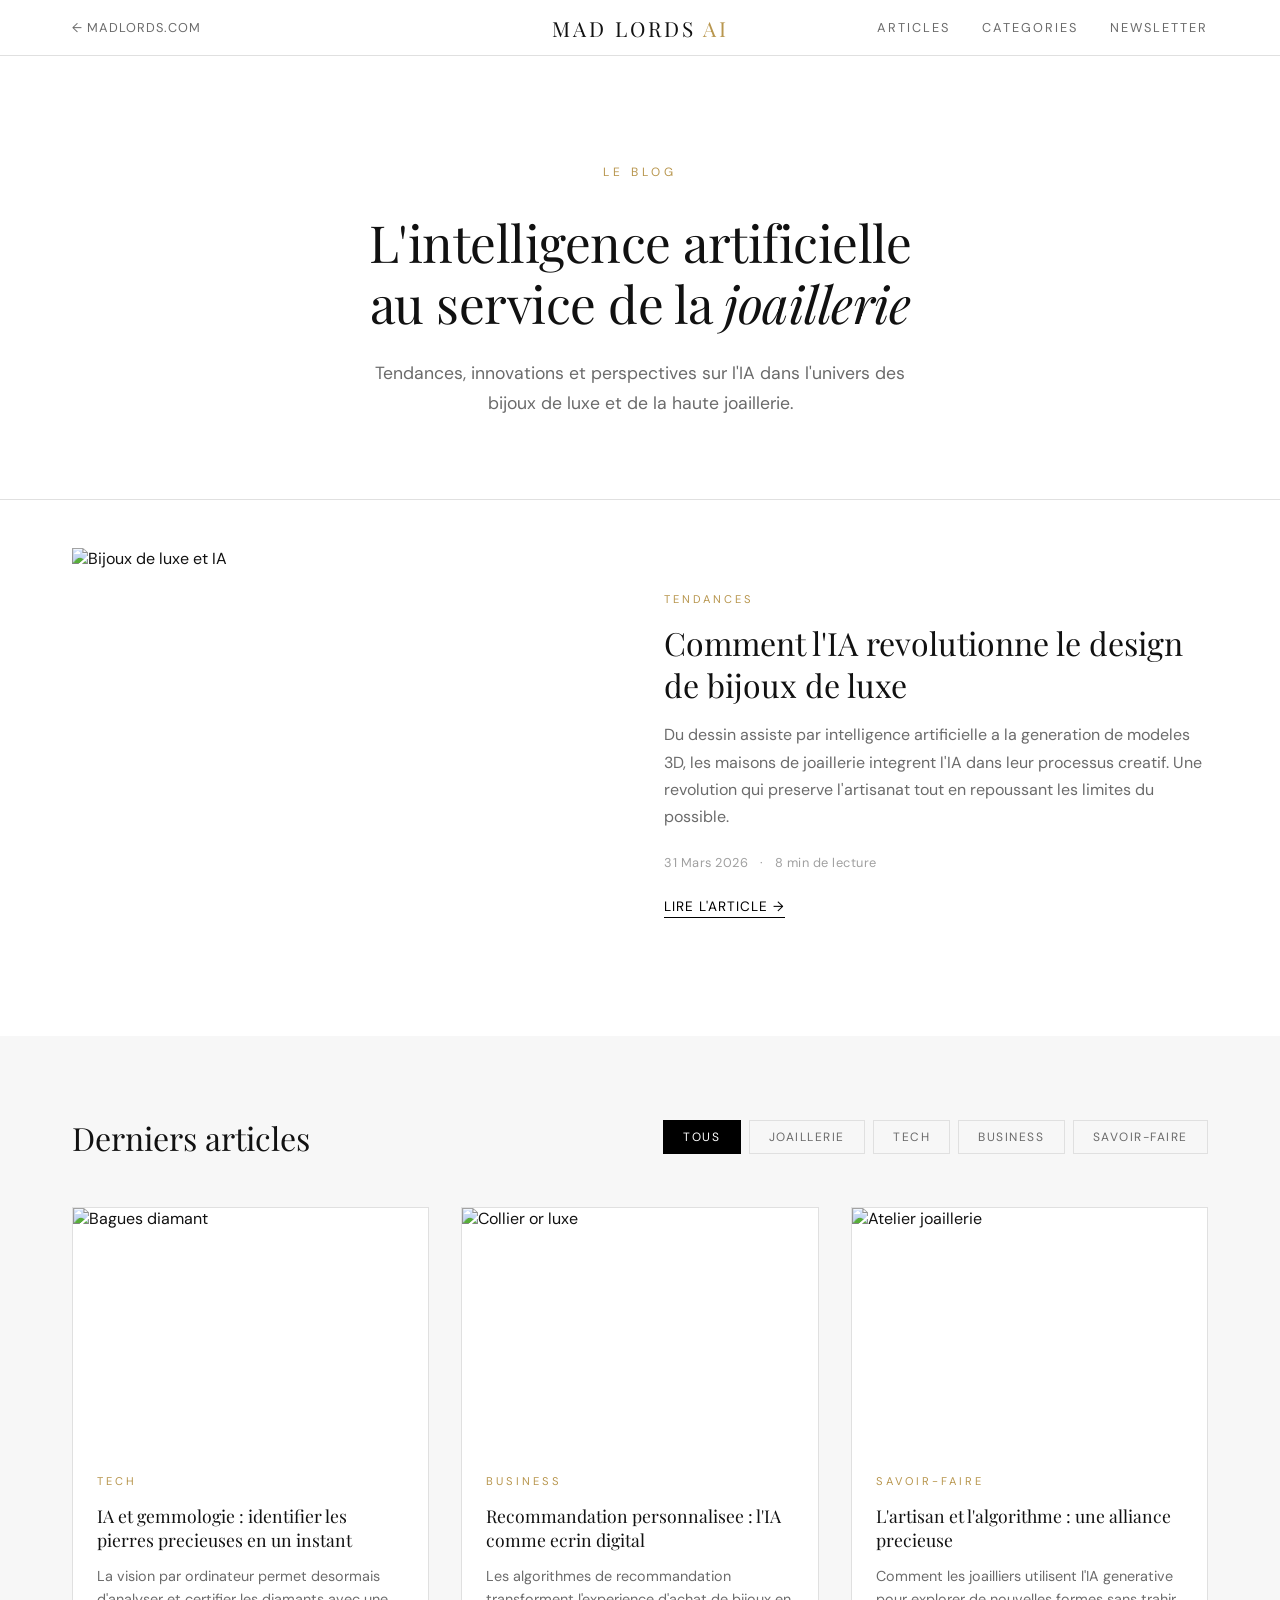
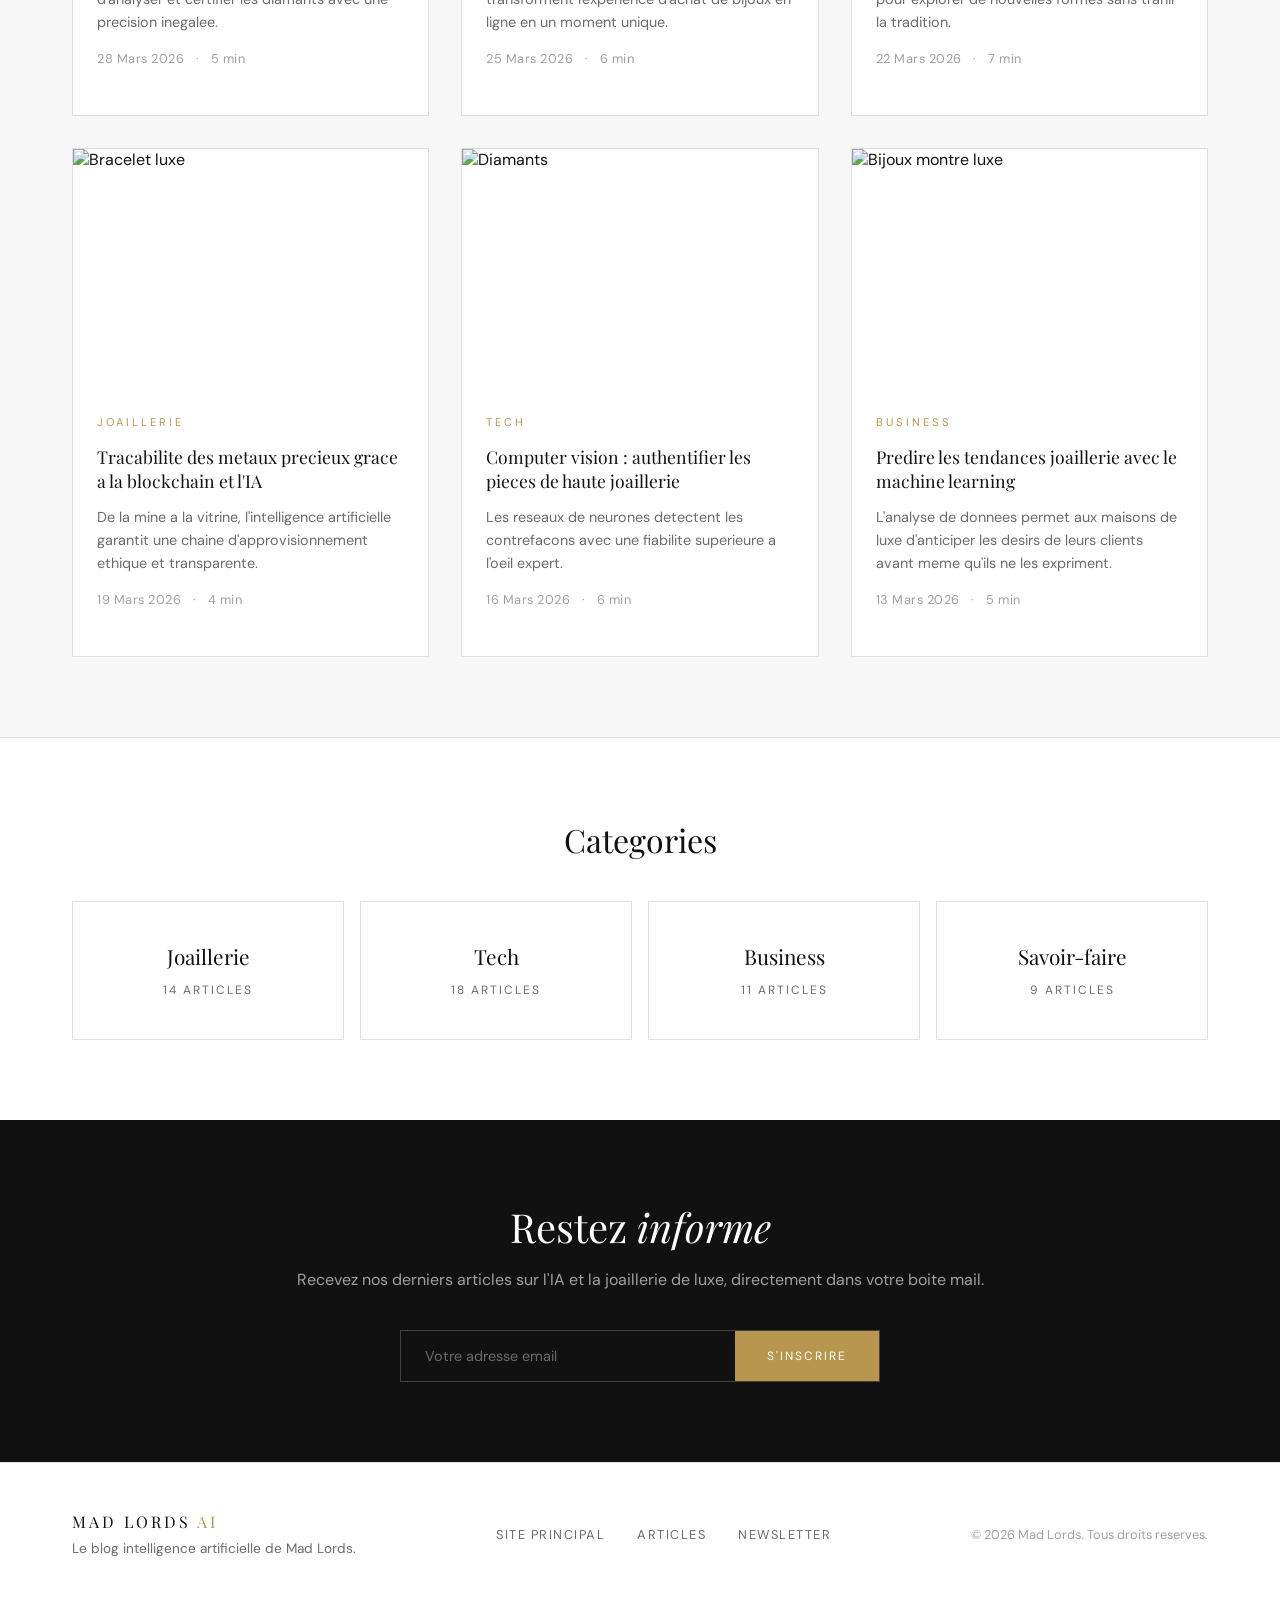
==== commit f2bccae9: "update: jewelry-focused blog with real images from Unsplash" ====
--- a/index.html
+++ b/index.html
@@ -23,22 +23,20 @@
 
     <header class="hero">
         <span class="hero-label">Le Blog</span>
-        <h1>L'intelligence artificielle<br>au service du <em>luxe</em></h1>
-        <p class="hero-subtitle">Tendances, analyses et perspectives sur l'IA dans l'univers de la mode et du lifestyle.</p>
+        <h1>L'intelligence artificielle<br>au service de la <em>joaillerie</em></h1>
+        <p class="hero-subtitle">Tendances, innovations et perspectives sur l'IA dans l'univers des bijoux de luxe et de la haute joaillerie.</p>
     </header>
 
     <section class="featured">
         <div class="container">
             <article class="featured-post">
                 <div class="featured-img">
-                    <div class="img-placeholder">
-                        <span>Featured</span>
-                    </div>
+                    <img src="https://images.unsplash.com/photo-1515562141589-67f0d569b6fc?w=800&q=80" alt="Bijoux de luxe et IA">
                 </div>
                 <div class="featured-content">
                     <span class="post-category">Tendances</span>
-                    <h2>Comment l'IA redefinit l'experience client dans le luxe</h2>
-                    <p>De la recommandation personnalisee a la creation assistee, l'intelligence artificielle transforme profondement la relation entre les maisons de luxe et leurs clients. Analyse d'une revolution silencieuse.</p>
+                    <h2>Comment l'IA revolutionne le design de bijoux de luxe</h2>
+                    <p>Du dessin assiste par intelligence artificielle a la generation de modeles 3D, les maisons de joaillerie integrent l'IA dans leur processus creatif. Une revolution qui preserve l'artisanat tout en repoussant les limites du possible.</p>
                     <div class="post-meta">
                         <span>31 Mars 2026</span>
                         <span class="meta-sep">&middot;</span>
@@ -56,22 +54,22 @@
                 <h2>Derniers articles</h2>
                 <div class="filter-tags">
                     <button class="filter-tag active">Tous</button>
-                    <button class="filter-tag">Tendances</button>
+                    <button class="filter-tag">Joaillerie</button>
                     <button class="filter-tag">Tech</button>
                     <button class="filter-tag">Business</button>
-                    <button class="filter-tag">Culture</button>
+                    <button class="filter-tag">Savoir-faire</button>
                 </div>
             </div>
 
             <div class="posts-grid">
                 <article class="post-card">
                     <div class="post-card-img">
-                        <div class="img-placeholder small"><span>01</span></div>
+                        <img src="https://images.unsplash.com/photo-1603561591411-07134e71a2a9?w=600&q=80" alt="Bagues diamant">
                     </div>
                     <div class="post-card-body">
                         <span class="post-category">Tech</span>
-                        <h3>Les agents IA : nouveaux personal shoppers du digital</h3>
-                        <p>Comment les assistants intelligents revolutionnent le conseil mode en ligne.</p>
+                        <h3>IA et gemmologie : identifier les pierres precieuses en un instant</h3>
+                        <p>La vision par ordinateur permet desormais d'analyser et certifier les diamants avec une precision inegalee.</p>
                         <div class="post-meta">
                             <span>28 Mars 2026</span>
                             <span class="meta-sep">&middot;</span>
@@ -82,12 +80,12 @@
 
                 <article class="post-card">
                     <div class="post-card-img">
-                        <div class="img-placeholder small"><span>02</span></div>
+                        <img src="https://images.unsplash.com/photo-1611591437281-460bfbe1220a?w=600&q=80" alt="Collier or luxe">
                     </div>
                     <div class="post-card-body">
                         <span class="post-category">Business</span>
-                        <h3>Predictive analytics : anticiper les tendances avant le marche</h3>
-                        <p>L'analyse predictive permet aux marques de devancer les attentes des consommateurs.</p>
+                        <h3>Recommandation personnalisee : l'IA comme ecrin digital</h3>
+                        <p>Les algorithmes de recommandation transforment l'experience d'achat de bijoux en ligne en un moment unique.</p>
                         <div class="post-meta">
                             <span>25 Mars 2026</span>
                             <span class="meta-sep">&middot;</span>
@@ -98,12 +96,12 @@
 
                 <article class="post-card">
                     <div class="post-card-img">
-                        <div class="img-placeholder small"><span>03</span></div>
-                    </div>
-                    <div class="post-card-body">
-                        <span class="post-category">Culture</span>
-                        <h3>Quand la creation rencontre l'algorithme</h3>
-                        <p>L'IA generative ouvre de nouvelles perspectives pour les designers et directeurs artistiques.</p>
+                        <img src="https://images.unsplash.com/photo-1535632066927-ab7c9ab60908?w=600&q=80" alt="Atelier joaillerie">
+                    </div>
+                    <div class="post-card-body">
+                        <span class="post-category">Savoir-faire</span>
+                        <h3>L'artisan et l'algorithme : une alliance precieuse</h3>
+                        <p>Comment les joailliers utilisent l'IA generative pour explorer de nouvelles formes sans trahir la tradition.</p>
                         <div class="post-meta">
                             <span>22 Mars 2026</span>
                             <span class="meta-sep">&middot;</span>
@@ -114,12 +112,12 @@
 
                 <article class="post-card">
                     <div class="post-card-img">
-                        <div class="img-placeholder small"><span>04</span></div>
-                    </div>
-                    <div class="post-card-body">
-                        <span class="post-category">Tendances</span>
-                        <h3>Supply chain intelligente : le luxe optimise sa logistique</h3>
-                        <p>De la production a la livraison, l'IA rend chaque maillon plus efficace et durable.</p>
+                        <img src="https://images.unsplash.com/photo-1602751584552-8ba73aad10e1?w=600&q=80" alt="Bracelet luxe">
+                    </div>
+                    <div class="post-card-body">
+                        <span class="post-category">Joaillerie</span>
+                        <h3>Tracabilite des metaux precieux grace a la blockchain et l'IA</h3>
+                        <p>De la mine a la vitrine, l'intelligence artificielle garantit une chaine d'approvisionnement ethique et transparente.</p>
                         <div class="post-meta">
                             <span>19 Mars 2026</span>
                             <span class="meta-sep">&middot;</span>
@@ -130,12 +128,12 @@
 
                 <article class="post-card">
                     <div class="post-card-img">
-                        <div class="img-placeholder small"><span>05</span></div>
+                        <img src="https://images.unsplash.com/photo-1573408301185-9146fe634ad0?w=600&q=80" alt="Diamants">
                     </div>
                     <div class="post-card-body">
                         <span class="post-category">Tech</span>
-                        <h3>Computer vision et authentification des pieces de luxe</h3>
-                        <p>Comment la vision par ordinateur lutte contre la contrefacon dans l'industrie du luxe.</p>
+                        <h3>Computer vision : authentifier les pieces de haute joaillerie</h3>
+                        <p>Les reseaux de neurones detectent les contrefacons avec une fiabilite superieure a l'oeil expert.</p>
                         <div class="post-meta">
                             <span>16 Mars 2026</span>
                             <span class="meta-sep">&middot;</span>
@@ -146,12 +144,12 @@
 
                 <article class="post-card">
                     <div class="post-card-img">
-                        <div class="img-placeholder small"><span>06</span></div>
+                        <img src="https://images.unsplash.com/photo-1617038220319-276d3cfab638?w=600&q=80" alt="Bijoux montre luxe">
                     </div>
                     <div class="post-card-body">
                         <span class="post-category">Business</span>
-                        <h3>Data privacy dans le luxe : entre personnalisation et respect</h3>
-                        <p>Trouver l'equilibre entre experience sur-mesure et protection des donnees clients.</p>
+                        <h3>Predire les tendances joaillerie avec le machine learning</h3>
+                        <p>L'analyse de donnees permet aux maisons de luxe d'anticiper les desirs de leurs clients avant meme qu'ils ne les expriment.</p>
                         <div class="post-meta">
                             <span>13 Mars 2026</span>
                             <span class="meta-sep">&middot;</span>
@@ -168,8 +166,8 @@
             <h2>Categories</h2>
             <div class="categories-grid">
                 <a href="#" class="category-card">
-                    <span class="category-name">Tendances</span>
-                    <span class="category-count">12 articles</span>
+                    <span class="category-name">Joaillerie</span>
+                    <span class="category-count">14 articles</span>
                 </a>
                 <a href="#" class="category-card">
                     <span class="category-name">Tech</span>
@@ -177,12 +175,12 @@
                 </a>
                 <a href="#" class="category-card">
                     <span class="category-name">Business</span>
+                    <span class="category-count">11 articles</span>
+                </a>
+                <a href="#" class="category-card">
+                    <span class="category-name">Savoir-faire</span>
                     <span class="category-count">9 articles</span>
                 </a>
-                <a href="#" class="category-card">
-                    <span class="category-name">Culture</span>
-                    <span class="category-count">7 articles</span>
-                </a>
             </div>
         </div>
     </section>
@@ -190,7 +188,7 @@
     <section id="newsletter" class="newsletter">
         <div class="container">
             <h2>Restez <em>informe</em></h2>
-            <p>Recevez nos derniers articles sur l'IA et le luxe, directement dans votre boite mail.</p>
+            <p>Recevez nos derniers articles sur l'IA et la joaillerie de luxe, directement dans votre boite mail.</p>
             <form class="newsletter-form" onsubmit="return false;">
                 <input type="email" placeholder="Votre adresse email" required>
                 <button type="submit">S'inscrire</button>
--- a/style.css
+++ b/style.css
@@ -151,24 +151,18 @@
     align-items: center;
 }
 
-.img-placeholder {
-    background: var(--bg-soft);
-    border: 1px solid var(--border);
+.featured-img img {
+    width: 100%;
     aspect-ratio: 4/3;
-    display: flex;
-    align-items: center;
-    justify-content: center;
-    font-size: 0.8rem;
-    letter-spacing: 3px;
-    text-transform: uppercase;
-    color: var(--gray-light);
-}
-
-.img-placeholder.small {
+    object-fit: cover;
+    display: block;
+}
+
+.post-card-img img {
+    width: 100%;
     aspect-ratio: 3/2;
-    font-size: 1.5rem;
-    font-family: 'Playfair Display', serif;
-    color: var(--border);
+    object-fit: cover;
+    display: block;
 }
 
 .post-category {
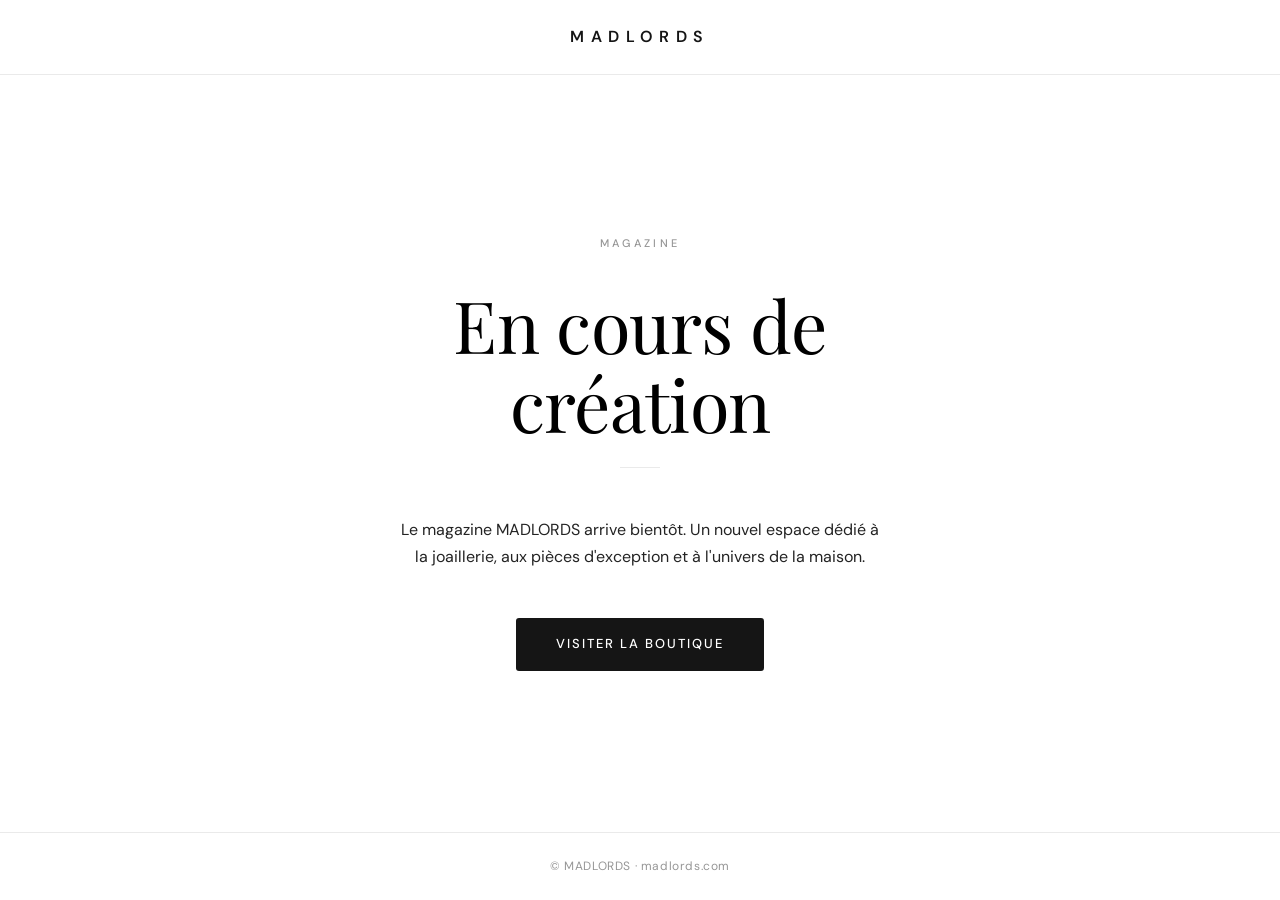
==== commit 02108a6b: "Add maintenance page and block robots while site is in construction - index.html : page maintenance " ====
--- a/index.html
+++ b/index.html
@@ -1,217 +1,181 @@
 <!DOCTYPE html>
 <html lang="fr">
 <head>
-    <meta charset="UTF-8">
-    <meta name="viewport" content="width=device-width, initial-scale=1.0">
-    <title>AI Blog — MAD LORDS</title>
-    <link rel="stylesheet" href="style.css">
-    <link href="https://fonts.googleapis.com/css2?family=Playfair+Display:ital,wght@0,400;0,700;1,400&family=DM+Sans:wght@400;500;600&display=swap" rel="stylesheet">
+  <meta charset="UTF-8" />
+  <meta name="viewport" content="width=device-width, initial-scale=1.0" />
+  <meta name="robots" content="noindex, nofollow, noarchive, nosnippet, noimageindex" />
+  <meta name="googlebot" content="noindex, nofollow" />
+  <meta name="bingbot" content="noindex, nofollow" />
+  <title>MADLORDS Magazine - En cours de création</title>
+  <meta name="description" content="Le magazine MADLORDS arrive bientôt." />
+  <link rel="preconnect" href="https://fonts.googleapis.com" />
+  <link rel="preconnect" href="https://fonts.gstatic.com" crossorigin />
+  <link href="https://fonts.googleapis.com/css2?family=DM+Sans:wght@400;500;600&family=Playfair+Display:wght@400;500;600&display=swap" rel="stylesheet" />
+  <style>
+    :root {
+      --bg-body: #ffffff;
+      --bg-body-darken: #f7f7f7;
+      --color-body: #232323;
+      --color-heading: #000000;
+      --color-accent: #151515;
+      --color-border: #eaeaea;
+      --color-muted: #969696;
+      --font-body: "DM Sans", system-ui, -apple-system, sans-serif;
+      --font-heading: "Playfair Display", Georgia, serif;
+    }
+
+    * { box-sizing: border-box; margin: 0; padding: 0; }
+
+    html, body {
+      height: 100%;
+    }
+
+    body {
+      font-family: var(--font-body);
+      color: var(--color-body);
+      background: var(--bg-body);
+      -webkit-font-smoothing: antialiased;
+      -moz-osx-font-smoothing: grayscale;
+      line-height: 1.6;
+      display: flex;
+      flex-direction: column;
+      min-height: 100vh;
+    }
+
+    .header {
+      border-bottom: 1px solid var(--color-border);
+      padding: 24px 32px;
+      display: flex;
+      justify-content: center;
+      align-items: center;
+    }
+
+    .logo {
+      font-family: var(--font-body);
+      font-weight: 600;
+      font-size: 16px;
+      letter-spacing: 0.4em;
+      color: var(--color-accent);
+      text-transform: uppercase;
+      text-decoration: none;
+    }
+
+    .main {
+      flex: 1;
+      display: flex;
+      align-items: center;
+      justify-content: center;
+      padding: 48px 24px;
+    }
+
+    .container {
+      max-width: 640px;
+      width: 100%;
+      text-align: center;
+    }
+
+    .eyebrow {
+      font-family: var(--font-body);
+      font-size: 11px;
+      font-weight: 500;
+      letter-spacing: 0.3em;
+      text-transform: uppercase;
+      color: var(--color-muted);
+      margin-bottom: 32px;
+    }
+
+    h1 {
+      font-family: var(--font-heading);
+      font-weight: 400;
+      font-size: clamp(40px, 6vw, 72px);
+      line-height: 1.1;
+      color: var(--color-heading);
+      margin-bottom: 24px;
+      letter-spacing: -0.01em;
+    }
+
+    .subtitle {
+      font-family: var(--font-body);
+      font-size: 16px;
+      line-height: 1.7;
+      color: var(--color-body);
+      max-width: 480px;
+      margin: 0 auto 48px;
+    }
+
+    .divider {
+      width: 40px;
+      height: 1px;
+      background: var(--color-border);
+      margin: 0 auto 48px;
+    }
+
+    .cta {
+      display: inline-block;
+      font-family: var(--font-body);
+      font-size: 13px;
+      font-weight: 500;
+      letter-spacing: 0.15em;
+      text-transform: uppercase;
+      color: var(--bg-body);
+      background: var(--color-accent);
+      padding: 16px 40px;
+      border-radius: 3px;
+      text-decoration: none;
+      transition: background 0.2s ease;
+    }
+
+    .cta:hover {
+      background: #000000;
+    }
+
+    .footer {
+      border-top: 1px solid var(--color-border);
+      padding: 24px 32px;
+      text-align: center;
+      font-size: 12px;
+      color: var(--color-muted);
+      letter-spacing: 0.05em;
+    }
+
+    .footer a {
+      color: var(--color-muted);
+      text-decoration: none;
+      transition: color 0.2s ease;
+    }
+
+    .footer a:hover {
+      color: var(--color-accent);
+    }
+
+    @media (max-width: 600px) {
+      .header { padding: 20px 20px; }
+      .logo { font-size: 14px; letter-spacing: 0.35em; }
+      .main { padding: 40px 20px; }
+      .subtitle { font-size: 15px; }
+      .footer { padding: 20px; font-size: 11px; }
+    }
+  </style>
 </head>
 <body>
+  <header class="header">
+    <a href="https://www.madlords.com" class="logo">MADLORDS</a>
+  </header>
 
-    <nav>
-        <div class="nav-inner">
-            <a href="https://www.madlords.com" class="back-link">&larr; madlords.com</a>
-            <div class="logo">MAD LORDS <span class="logo-ai">AI</span></div>
-            <div class="nav-links">
-                <a href="#articles">Articles</a>
-                <a href="#categories">Categories</a>
-                <a href="#newsletter">Newsletter</a>
-            </div>
-        </div>
-    </nav>
+  <main class="main">
+    <div class="container">
+      <p class="eyebrow">Magazine</p>
+      <h1>En cours de création</h1>
+      <div class="divider"></div>
+      <p class="subtitle">
+        Le magazine MADLORDS arrive bientôt. Un nouvel espace dédié à la joaillerie, aux pièces d'exception et à l'univers de la maison.
+      </p>
+      <a href="https://www.madlords.com" class="cta">Visiter la boutique</a>
+    </div>
+  </main>
 
-    <header class="hero">
-        <span class="hero-label">Le Blog</span>
-        <h1>L'intelligence artificielle<br>au service de la <em>joaillerie</em></h1>
-        <p class="hero-subtitle">Tendances, innovations et perspectives sur l'IA dans l'univers des bijoux de luxe et de la haute joaillerie.</p>
-    </header>
-
-    <section class="featured">
-        <div class="container">
-            <article class="featured-post">
-                <div class="featured-img">
-                    <img src="https://images.unsplash.com/photo-1515562141589-67f0d569b6fc?w=800&q=80" alt="Bijoux de luxe et IA">
-                </div>
-                <div class="featured-content">
-                    <span class="post-category">Tendances</span>
-                    <h2>Comment l'IA revolutionne le design de bijoux de luxe</h2>
-                    <p>Du dessin assiste par intelligence artificielle a la generation de modeles 3D, les maisons de joaillerie integrent l'IA dans leur processus creatif. Une revolution qui preserve l'artisanat tout en repoussant les limites du possible.</p>
-                    <div class="post-meta">
-                        <span>31 Mars 2026</span>
-                        <span class="meta-sep">&middot;</span>
-                        <span>8 min de lecture</span>
-                    </div>
-                    <a href="#" class="read-more">Lire l'article &rarr;</a>
-                </div>
-            </article>
-        </div>
-    </section>
-
-    <section id="articles" class="articles">
-        <div class="container">
-            <div class="section-header">
-                <h2>Derniers articles</h2>
-                <div class="filter-tags">
-                    <button class="filter-tag active">Tous</button>
-                    <button class="filter-tag">Joaillerie</button>
-                    <button class="filter-tag">Tech</button>
-                    <button class="filter-tag">Business</button>
-                    <button class="filter-tag">Savoir-faire</button>
-                </div>
-            </div>
-
-            <div class="posts-grid">
-                <article class="post-card">
-                    <div class="post-card-img">
-                        <img src="https://images.unsplash.com/photo-1603561591411-07134e71a2a9?w=600&q=80" alt="Bagues diamant">
-                    </div>
-                    <div class="post-card-body">
-                        <span class="post-category">Tech</span>
-                        <h3>IA et gemmologie : identifier les pierres precieuses en un instant</h3>
-                        <p>La vision par ordinateur permet desormais d'analyser et certifier les diamants avec une precision inegalee.</p>
-                        <div class="post-meta">
-                            <span>28 Mars 2026</span>
-                            <span class="meta-sep">&middot;</span>
-                            <span>5 min</span>
-                        </div>
-                    </div>
-                </article>
-
-                <article class="post-card">
-                    <div class="post-card-img">
-                        <img src="https://images.unsplash.com/photo-1611591437281-460bfbe1220a?w=600&q=80" alt="Collier or luxe">
-                    </div>
-                    <div class="post-card-body">
-                        <span class="post-category">Business</span>
-                        <h3>Recommandation personnalisee : l'IA comme ecrin digital</h3>
-                        <p>Les algorithmes de recommandation transforment l'experience d'achat de bijoux en ligne en un moment unique.</p>
-                        <div class="post-meta">
-                            <span>25 Mars 2026</span>
-                            <span class="meta-sep">&middot;</span>
-                            <span>6 min</span>
-                        </div>
-                    </div>
-                </article>
-
-                <article class="post-card">
-                    <div class="post-card-img">
-                        <img src="https://images.unsplash.com/photo-1535632066927-ab7c9ab60908?w=600&q=80" alt="Atelier joaillerie">
-                    </div>
-                    <div class="post-card-body">
-                        <span class="post-category">Savoir-faire</span>
-                        <h3>L'artisan et l'algorithme : une alliance precieuse</h3>
-                        <p>Comment les joailliers utilisent l'IA generative pour explorer de nouvelles formes sans trahir la tradition.</p>
-                        <div class="post-meta">
-                            <span>22 Mars 2026</span>
-                            <span class="meta-sep">&middot;</span>
-                            <span>7 min</span>
-                        </div>
-                    </div>
-                </article>
-
-                <article class="post-card">
-                    <div class="post-card-img">
-                        <img src="https://images.unsplash.com/photo-1602751584552-8ba73aad10e1?w=600&q=80" alt="Bracelet luxe">
-                    </div>
-                    <div class="post-card-body">
-                        <span class="post-category">Joaillerie</span>
-                        <h3>Tracabilite des metaux precieux grace a la blockchain et l'IA</h3>
-                        <p>De la mine a la vitrine, l'intelligence artificielle garantit une chaine d'approvisionnement ethique et transparente.</p>
-                        <div class="post-meta">
-                            <span>19 Mars 2026</span>
-                            <span class="meta-sep">&middot;</span>
-                            <span>4 min</span>
-                        </div>
-                    </div>
-                </article>
-
-                <article class="post-card">
-                    <div class="post-card-img">
-                        <img src="https://images.unsplash.com/photo-1573408301185-9146fe634ad0?w=600&q=80" alt="Diamants">
-                    </div>
-                    <div class="post-card-body">
-                        <span class="post-category">Tech</span>
-                        <h3>Computer vision : authentifier les pieces de haute joaillerie</h3>
-                        <p>Les reseaux de neurones detectent les contrefacons avec une fiabilite superieure a l'oeil expert.</p>
-                        <div class="post-meta">
-                            <span>16 Mars 2026</span>
-                            <span class="meta-sep">&middot;</span>
-                            <span>6 min</span>
-                        </div>
-                    </div>
-                </article>
-
-                <article class="post-card">
-                    <div class="post-card-img">
-                        <img src="https://images.unsplash.com/photo-1617038220319-276d3cfab638?w=600&q=80" alt="Bijoux montre luxe">
-                    </div>
-                    <div class="post-card-body">
-                        <span class="post-category">Business</span>
-                        <h3>Predire les tendances joaillerie avec le machine learning</h3>
-                        <p>L'analyse de donnees permet aux maisons de luxe d'anticiper les desirs de leurs clients avant meme qu'ils ne les expriment.</p>
-                        <div class="post-meta">
-                            <span>13 Mars 2026</span>
-                            <span class="meta-sep">&middot;</span>
-                            <span>5 min</span>
-                        </div>
-                    </div>
-                </article>
-            </div>
-        </div>
-    </section>
-
-    <section id="categories" class="categories">
-        <div class="container">
-            <h2>Categories</h2>
-            <div class="categories-grid">
-                <a href="#" class="category-card">
-                    <span class="category-name">Joaillerie</span>
-                    <span class="category-count">14 articles</span>
-                </a>
-                <a href="#" class="category-card">
-                    <span class="category-name">Tech</span>
-                    <span class="category-count">18 articles</span>
-                </a>
-                <a href="#" class="category-card">
-                    <span class="category-name">Business</span>
-                    <span class="category-count">11 articles</span>
-                </a>
-                <a href="#" class="category-card">
-                    <span class="category-name">Savoir-faire</span>
-                    <span class="category-count">9 articles</span>
-                </a>
-            </div>
-        </div>
-    </section>
-
-    <section id="newsletter" class="newsletter">
-        <div class="container">
-            <h2>Restez <em>informe</em></h2>
-            <p>Recevez nos derniers articles sur l'IA et la joaillerie de luxe, directement dans votre boite mail.</p>
-            <form class="newsletter-form" onsubmit="return false;">
-                <input type="email" placeholder="Votre adresse email" required>
-                <button type="submit">S'inscrire</button>
-            </form>
-        </div>
-    </section>
-
-    <footer>
-        <div class="container footer-content">
-            <div class="footer-left">
-                <div class="logo">MAD LORDS <span class="logo-ai">AI</span></div>
-                <p>Le blog intelligence artificielle de Mad Lords.</p>
-            </div>
-            <div class="footer-links">
-                <a href="https://www.madlords.com">Site principal</a>
-                <a href="#articles">Articles</a>
-                <a href="#newsletter">Newsletter</a>
-            </div>
-            <div class="footer-copy">
-                <p>&copy; 2026 Mad Lords. Tous droits reserves.</p>
-            </div>
-        </div>
-    </footer>
-
+  <footer class="footer">
+    &copy; MADLORDS &middot; <a href="https://www.madlords.com">madlords.com</a>
+  </footer>
 </body>
 </html>
